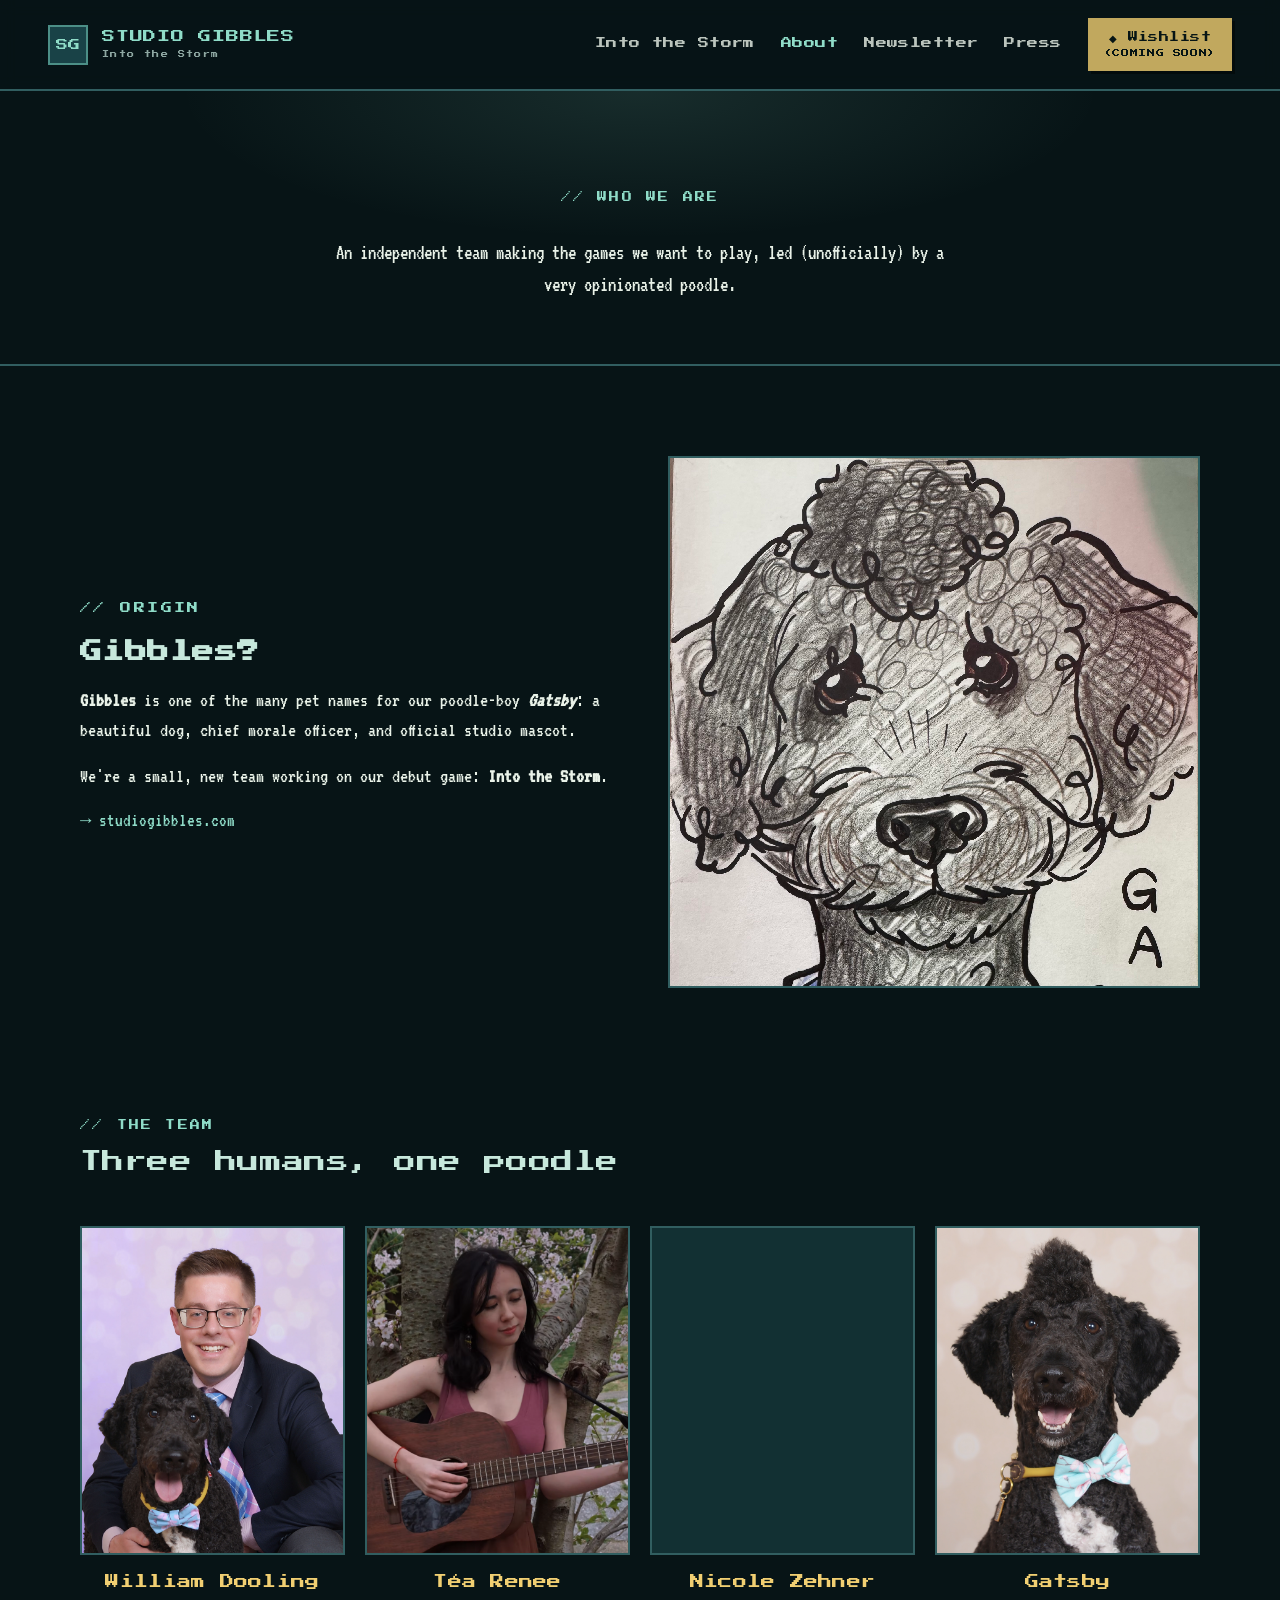
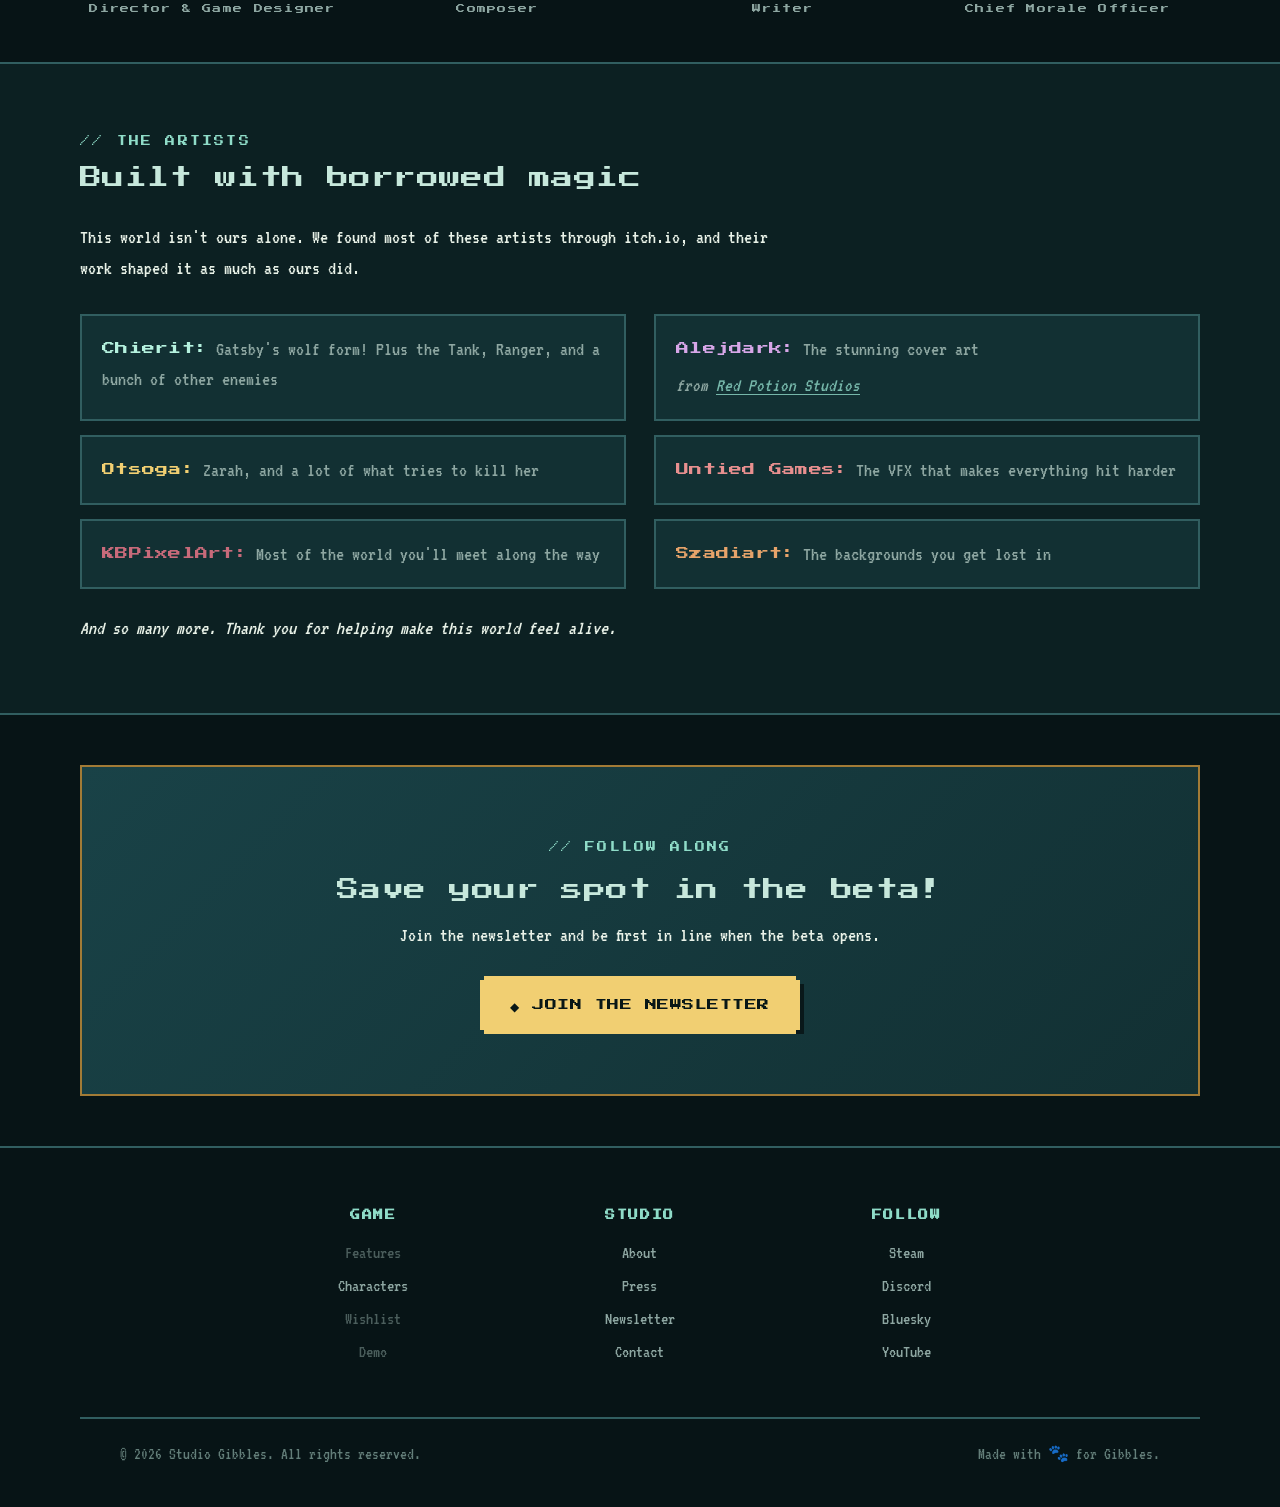
==== about/index.html @ aae4e05e "u" ====
<!DOCTYPE html>
<html lang="en">
<head>
<meta charset="UTF-8">
<meta name="viewport" content="width=device-width, initial-scale=1.0">
<title>Studio Gibbles - About</title>
<meta name="description" content="Studio Gibbles is a tiny independent studio named after Gatsby the poodle. We're pouring everything we have into our first game, Into the Storm.">
<link rel="icon" href="/assets/favicon.svg">
<link rel="canonical" href="https://studiogibbles.com/about/">
<meta property="og:type" content="website">
<meta property="og:title" content="Studio Gibbles - About">
<meta property="og:description" content="A tiny independent studio named after a very good poodle.">
<meta property="og:image" content="/assets/og-image.png">
<meta name="twitter:card" content="summary_large_image">
<link rel="preconnect" href="https://fonts.googleapis.com">
<link rel="preconnect" href="https://fonts.gstatic.com" crossorigin>
<link href="https://fonts.googleapis.com/css2?family=Press+Start+2P&family=VT323&display=swap" rel="stylesheet">
<link rel="stylesheet" href="/assets/styles.css">
<style>
.storyGrid{display:grid;grid-template-columns:1fr 1fr;gap:56px;align-items:center;padding:90px 0}
.storyGrid h2{font-family:var(--font-head);font-size:22px;line-height:1.4;color:#c7e8dc;letter-spacing:.02em;margin:14px 0 18px}
.storyGrid .label{font-size:11px}
.storyGrid p{color:var(--ink);font-size:20px;line-height:1.5;margin-bottom:16px}
.storyGrid p b{color:var(--ink)}
.gibbles{aspect-ratio:1;background:var(--panel);border:2px solid var(--line);position:relative;display:grid;place-items:center;overflow:hidden}
.gibbles .stripes{position:absolute;inset:0;background:repeating-linear-gradient(45deg,var(--panel2) 0 14px,var(--panel) 14px 28px)}
.gibbles .gibblesPhoto{position:relative;display:block;width:100%;height:100%;object-fit:contain}
.gibbles .ph{position:relative;text-align:center}
.gibbles .paw{font-size:80px}
.gibbles .cap{font-family:var(--font-head);font-size:13px;color:var(--cyan);margin-top:8px;letter-spacing:.06em}
.gibbles .brk{position:absolute;width:20px;height:20px;border:3px solid var(--cyan-dim)}
.gibbles .tl{top:14px;left:14px;border-right:0;border-bottom:0}.gibbles .br{bottom:14px;right:14px;border-left:0;border-top:0}
.values{background:var(--bg2);border-top:2px solid var(--line);border-bottom:2px solid var(--line);padding:90px 0}
.team{padding:40px 0}
.tgrid{display:grid;grid-template-columns:repeat(4,1fr);gap:20px}
.member{text-align:center}
.member .team-link{display:block;color:inherit;text-decoration:none}
.member .pfp{aspect-ratio:1692 / 2100;background:var(--panel) center/cover no-repeat;border:2px solid var(--line);display:grid;place-items:center;font-size:34px;color:var(--cyan-dim)}
.member h4{font-family:var(--font-head);font-weight:400;font-size:14px;line-height:1.4;color:var(--gold);letter-spacing:.02em;margin-top:18px}
.member span{font-family:var(--font-head);font-size:9px;color:var(--muted);letter-spacing:.14em}
.artists{padding:70px 0;background:var(--bg2);border-top:2px solid var(--line);border-bottom:2px solid var(--line)}
.artistIntro{color:var(--ink);max-width:720px;font-size:20px;line-height:1.55;margin:-20px 0 30px}
.artistCredits{display:grid;grid-template-columns:repeat(2,1fr);gap:14px 28px}
.artistCredit{display:block;padding:18px 20px;background:var(--panel);border:2px solid var(--line);color:var(--muted);line-height:1.5;text-decoration:none;transition:transform .12s ease,border-color .12s ease,background .12s ease,box-shadow .12s ease}
.artistCredit:hover{color:var(--ink);background:var(--panel2);border-color:var(--cyan);box-shadow:5px 5px 0 rgba(0,0,0,.45),0 0 20px rgba(143,220,200,.14);transform:translate(-3px,-3px)}
.artistCredit:focus-visible{color:var(--ink);border-color:var(--cyan);box-shadow:0 0 0 3px var(--bg),0 0 0 6px var(--cyan)}
.artistCardLink{display:block;color:inherit;text-decoration:none}
.artistCredit .artistName{font-family:var(--font-head);font-weight:400;font-size:13px;line-height:1.5;letter-spacing:.02em;display:inline-block;margin-bottom:4px}
.artistCredit .chierit{color:#b5f2df}
.artistCredit .otsoga{color:var(--gold)}
.artistCredit .kbpixelart{color:var(--violet)}
.artistCredit .untiedgames{color:#e88f8f}
.artistCredit .alejandro{color:#d7a6e8}
.artistCredit .szadiart{color:#e6a36a}
.artistStudio{display:block;margin-top:8px;font-family:var(--font-body);font-size:19px;font-style:italic;color:var(--muted)}
.artistStudioLink{color:#76b7aa;text-decoration:underline;text-underline-offset:3px}
.artistMore{color:var(--ink);font-style:italic;margin-top:24px}
.aboutLabel{color:var(--cyan)}
.ctaSec{padding:50px 0;text-align:center}
.ctaBox{background:linear-gradient(135deg,var(--panel2),var(--panel));border:2px solid var(--gold-dim);padding:64px}
.ctaBox h2{font-family:var(--font-head);font-weight:400;color:#c7e8dc;letter-spacing:.02em;font-size:22px;line-height:1.4;margin:14px 0}
.ctaBox p{color:var(--ink);max-width:520px;margin:0 auto 30px;font-size:20px;line-height:1.5}
@media(max-width:900px){.storyGrid,.tgrid{grid-template-columns:1fr 1fr}}
@media(max-width:560px){.storyGrid,.tgrid,.artistCredits{grid-template-columns:1fr}}
</style>
</head>
<body>
<a class="skip" href="#main">Skip to content</a>
<header class="site-nav">
  <a class="brand" href="/" aria-label="Studio Gibbles home"><span class="mark"><span>SG</span></span><span><b>STUDIO GIBBLES</b><small>Into the Storm</small></span></a>
  <button class="navtoggle" aria-expanded="false" aria-controls="nav">Menu</button>
  <nav class="navlinks" id="nav" aria-label="Primary">
    <a href="/">Into the Storm</a><a href="/about/" aria-current="page">About</a><a href="/newsletter/">Newsletter</a><a href="/press/">Press</a><a class="navwish" href="#"><span>◆ Wishlist</span><small class="soon">(coming soon)</small></a>
  </nav>
</header>

<main id="main">
<section class="phero"><div class="glow"></div><div class="wrap">
  <span class="label aboutLabel">// Who we are</span>
  <p>An independent team making the games we want to play, led (unofficially) by a very opinionated poodle.</p>
</div></section>

<section class="wrap"><div class="storyGrid">
  <div>
    <span class="label aboutLabel">// Origin</span>
    <h2 class="cinzel">Gibbles?</h2>
    <p><b>Gibbles</b> is one of the many pet names for our poodle-boy <b><i>Gatsby</i></b>: a beautiful dog, chief morale officer, and official studio mascot.
    <p>We're a small, new team working on our debut game: <b>Into the Storm</b>. </p>
    <p class="mono" style="color:var(--cyan);font-size:19px">→ studiogibbles.com</p>
  </div>
  <div class="gibbles"><div class="stripes"></div><div class="brk tl"></div><div class="brk br"></div><img class="gibblesPhoto" src="/assets/img/Team HS/gibbles2.jpg" alt="Gibbles"></div>
</div></section>

<section class="team"><div class="wrap">
  <div class="head"><span class="label aboutLabel">// The Team</span><h2 class="cinzel">Three humans, one poodle</h2></div>
  <div class="tgrid">
    <div class="member"><div class="pfp" style="background-image:url('/assets/img/Team HS/will and gibbles.png')"></div><h4>William Dooling</h4><span>Director &amp; Game Designer</span></div>
    <div class="member"><a class="team-link" href="https://www.teareneemusic.com/" target="_blank" rel="noopener noreferrer"><div class="pfp" style="background-image:url('/assets/img/Team HS/Tea no gibbles.png')"></div><h4>Téa Renee</h4></a><span>Composer</span></div>
    <div class="member"><a class="team-link" href="https://a.co/d/09JBICiu" target="_blank" rel="noopener noreferrer"><div class="pfp" style="background-image:url('/assets/img/Team HS/Nicole and Gibbles.png')"></div><h4>Nicole Zehner</h4></a><span>Writer</span></div>
    <div class="member"><div class="pfp" style="background-image:url('/assets/img/Team HS/Gibbles.png')"></div><h4>Gatsby</h4><span>Chief Morale Officer</span></div>
  </div>
</div></section>

<section class="artists"><div class="wrap">
  <div class="head"><span class="label aboutLabel">// The Artists</span><h2 class="cinzel">Built with borrowed magic</h2></div>
  <p class="artistIntro">This world isn't ours alone. We found most of these artists through itch.io, and their work shaped it as much as ours did.</p>
  <div class="artistCredits">
    <a class="artistCredit" href="https://chierit.itch.io/" target="_blank" rel="noopener noreferrer"><span class="artistName chierit">Chierit:</span> Gatsby's wolf form! Plus the Tank, Ranger, and a bunch of other enemies</a>
    <div class="artistCredit"><a class="artistCardLink" href="https://www.alejdark.com/#" target="_blank" rel="noopener noreferrer"><span class="artistName alejandro">Alejdark:</span> The stunning cover art </a><span class="artistStudio">from <a class="artistStudioLink" href="https://redpotionstudios.net/" target="_blank" rel="noopener noreferrer">Red Potion Studios</a></span></div>
    <a class="artistCredit" href="https://otsoga.itch.io/" target="_blank" rel="noopener noreferrer"><span class="artistName otsoga">Otsoga:</span> Zarah, and a lot of what tries to kill her</a>
    <a class="artistCredit" href="https://untiedgames.itch.io/" target="_blank" rel="noopener noreferrer"><span class="artistName untiedgames">Untied Games:</span> The VFX that makes everything hit harder</a>
    <a class="artistCredit" href="https://www.patreon.com/cw/KBPixelArt" target="_blank" rel="noopener noreferrer"><span class="artistName kbpixelart">KBPixelArt:</span> Most of the world you'll meet along the way</a>
    <a class="artistCredit" href="https://szadiart.itch.io/" target="_blank" rel="noopener noreferrer"><span class="artistName szadiart">Szadiart:</span> The backgrounds you get lost in</a>
  </div>
  <p class="artistMore">And so many more. Thank you for helping make this world feel alive.</p>
</div></section>

<section class="ctaSec"><div class="wrap"><div class="ctaBox">
  <span class="label aboutLabel">// Follow along</span>
  <h2 class="cinzel">Save your spot in the beta!</h2>
  <p>Join the newsletter and be first in line when the beta opens.</p>
  <a class="pxbtn" href="https://wgd-ysrqup.subscribepage.io/" target="_blank" rel="noopener noreferrer">◆ Join the newsletter</a>
</div></div></section>
</main>

<footer class="site-footer"><div class="wrap">
  <div class="fgrid">
    <div class="fcol"><h5>GAME</h5><a class="stub" href="/#main">Features</a><a href="/">Characters</a><a class="stub" href="#">Wishlist</a><a class="stub" href="#">Demo</a></div>
    <div class="fcol"><h5>STUDIO</h5><a href="/about/">About</a><a href="/press/">Press</a><a href="/newsletter/">Newsletter</a><a href="mailto:hello@studiogibbles.com">Contact</a></div>
    <div class="fcol"><h5>FOLLOW</h5><a href="https://steamcommunity.com/id/GamesByGatsby">Steam</a><a href="https://discord.gg/WqWxDTQWFa">Discord</a><a href="https://bsky.app/profile/willdooling.bsky.social">Bluesky</a><a href="https://www.youtube.com/@itsthewgd">YouTube</a></div>
  </div>
  <div class="fbar"><span>© 2026 Studio Gibbles. All rights reserved.</span><span>Made with <span class="paw">🐾</span> for Gibbles.</span></div>
</div></footer>
<script src="/assets/main.js"></script>
</body>
</html>
---- assets/styles.css ----
/* ===========================================================
   Studio Gibbles — Into the Storm
   Tempest theme · shared stylesheet
   =========================================================== */
:root{
  --bg:#071416; --bg2:#0c2022; --panel:#123033; --panel2:#194247;
  --line:#315e60; --ink:#e9f2e8; --muted:#8ea7a2;
  --cyan:#8fdcc8; --cyan-dim:#4c8f87; --cyan-deep:#1d5758;
  --gold:#f1cf72; --gold-dim:#a27b36; --violet:#c86a7a;
  --maxw:1200px;
  /* --- unified type system ---
     head  = Press Start 2P : all headings, labels, buttons, nav, tags
     body  = VT323          : all running/paragraph copy + inputs
     display = Cinzel       : index hero wordmark ONLY */
  --font-head:'Press Start 2P',monospace;
  --font-body:'VT323',monospace;
  --font-display:'Cinzel',serif;
}
*{box-sizing:border-box;margin:0;padding:0}
html{scroll-behavior:smooth}
body{background:var(--bg);color:var(--ink);font-family:var(--font-body);font-size:20px;line-height:1.5;-webkit-font-smoothing:antialiased;overflow-x:hidden}
img{image-rendering:pixelated;display:block;max-width:100%}
a{color:var(--cyan);text-decoration:none}
a:hover{color:#d3fff1}
h1,h2,h3,h4{text-wrap:balance}
p{text-wrap:pretty}
.px{font-family:var(--font-head);letter-spacing:.02em}
.mono{font-family:var(--font-body)}
.cinzel{font-family:var(--font-head)}
.label{font-family:var(--font-head);font-size:10px;letter-spacing:.22em;color:var(--cyan);text-transform:uppercase}
.wrap{max-width:var(--maxw);margin:0 auto;padding:0 40px}
.skip{position:absolute;left:-999px}
.skip:focus{left:16px;top:16px;z-index:100;background:var(--cyan);color:#081716;padding:10px 14px;font-family:var(--font-head);font-size:10px}
:focus-visible{outline:3px solid var(--cyan);outline-offset:3px}

/* ---- pixel button ---- */
.pxbtn{position:relative;display:inline-flex;align-items:center;gap:12px;font-family:var(--font-head);font-size:12px;letter-spacing:.04em;
  padding:16px 26px;color:#081716;background:var(--gold);border:0;cursor:pointer;text-transform:uppercase;
  box-shadow:4px 0 0 var(--gold),-4px 0 0 var(--gold),0 4px 0 var(--gold),0 -4px 0 var(--gold),8px 4px 0 rgba(0,0,0,.55);transition:transform .08s,box-shadow .08s}
.pxbtn.has-soon{flex-direction:column;gap:4px}
.pxbtn:hover{color:#081716;transform:translate(-2px,-2px);box-shadow:4px 0 0 var(--gold),-4px 0 0 var(--gold),0 4px 0 var(--gold),0 -4px 0 var(--gold),12px 8px 0 rgba(0,0,0,.55)}
.pxbtn.ghost{background:transparent;color:var(--cyan);box-shadow:4px 0 0 var(--cyan-dim),-4px 0 0 var(--cyan-dim),0 4px 0 var(--cyan-dim),0 -4px 0 var(--cyan-dim)}
.pxbtn.ghost:hover{color:#d3fff1}

/* ---- panel with corner brackets ---- */
.panel{background:var(--panel);border:2px solid var(--line);position:relative}
.panel::before,.panel::after{content:'';position:absolute;width:10px;height:10px;border:2px solid var(--cyan-dim)}
.panel::before{top:-2px;left:-2px;border-right:0;border-bottom:0}
.panel::after{bottom:-2px;right:-2px;border-left:0;border-top:0}

/* ---- NAV ---- */
.site-nav{position:sticky;top:0;z-index:40;display:flex;align-items:center;justify-content:space-between;padding:18px 48px;background:rgba(7,20,22,.82);backdrop-filter:blur(8px);border-bottom:2px solid var(--line)}
.brand{display:flex;align-items:center;gap:14px}
.mark{width:40px;height:40px;background:var(--panel2);border:2px solid var(--cyan-dim);display:grid;place-items:center;flex:0 0 auto}
.mark span{font-family:var(--font-head);font-size:12px;color:var(--cyan)}
.brand b{font-family:var(--font-head);font-weight:400;font-size:13px;letter-spacing:.06em;display:block;line-height:1.2}
.brand small{display:block;font-family:var(--font-head);font-size:7px;letter-spacing:.2em;color:var(--muted);margin-top:6px}
.navlinks{display:flex;gap:26px;align-items:center;font-family:var(--font-head);font-size:11px;letter-spacing:.04em}
.navlinks a{color:var(--ink);opacity:.8}
.navlinks a:hover,.navlinks a[aria-current="page"]{opacity:1;color:var(--cyan)}
.navwish{font-family:var(--font-head);font-size:10px;padding:12px 16px;background:var(--gold);color:#081716!important;box-shadow:3px 3px 0 rgba(0,0,0,.5)}
.navwish{display:inline-flex;flex-direction:column;align-items:center;gap:3px}
.soon{font-family:var(--font-head);font-size:8px;line-height:1.4;letter-spacing:.08em;text-transform:uppercase}
.navwish:hover{color:#081716!important}
.navtoggle{display:none;background:none;border:2px solid var(--line);color:var(--cyan);padding:10px 12px;font-family:var(--font-head);font-size:10px;cursor:pointer}

/* ---- section heads ---- */
.head{display:flex;flex-direction:column;gap:14px;margin-bottom:48px}
.head h2{font-family:var(--font-head);font-weight:400;font-size:22px;line-height:1.4;color:#c7e8dc;letter-spacing:.02em}
.head p{color:var(--ink);max-width:560px;font-size:20px;line-height:1.5}

/* ---- HERO ---- */
.hero{position:relative;min-height:88vh;overflow:hidden;display:flex;align-items:center;justify-content:center;text-align:center}
.heroBg{position:absolute;inset:-40px -80px;background:var(--bg2) center/cover no-repeat;transform:scale(1.06);animation:heroDrift 26s ease-in-out infinite alternate}
@keyframes heroDrift{from{transform:scale(1.06) translate(0,0)}to{transform:scale(1.12) translate(-30px,-14px)}}
.heroCloud{position:absolute;inset:0;background:radial-gradient(120% 60% at 50% 0%,rgba(76,143,135,.25),transparent 60%);mix-blend-mode:screen;animation:cloud 30s linear infinite}
@keyframes cloud{from{background-position:0 0}to{background-position:600px 0}}
.heroVeil{position:absolute;inset:0;background:linear-gradient(180deg,rgba(7,20,22,.35) 0%,rgba(7,20,22,.1) 40%,rgba(7,20,22,.9) 92%,var(--bg) 100%)}
.scan{position:absolute;inset:0;background:repeating-linear-gradient(0deg,rgba(0,0,0,.14) 0 2px,transparent 2px 4px);opacity:.5;pointer-events:none}
.crackle{position:absolute;inset:0;background:radial-gradient(60% 40% at 30% 20%,rgba(199,232,220,.5),transparent 55%);mix-blend-mode:screen;opacity:0;animation:crackle 7s infinite}
@keyframes crackle{0%,88%,100%{opacity:0}90%,95%{opacity:.6}92%,97%{opacity:.1}}
.heroInner{position:relative;z-index:5;width:100%;box-sizing:border-box;padding:120px 24px 60px}
.wordmark{font-family:'Cinzel',serif;font-weight:900;font-size:clamp(52px,8vw,96px);line-height:.92;letter-spacing:.02em;margin-top:22px;
  text-shadow:2px 2px 0 var(--cyan-deep),4px 4px 0 #103638,6px 6px 0 #071c1e,8px 8px 12px rgba(0,0,0,.8),0 0 46px rgba(143,220,200,.35);animation:float 6s ease-in-out infinite}
@keyframes float{0%,100%{transform:translateY(0)}50%{transform:translateY(-8px)}}
.wordmark em{display:block;font-size:.46em;font-style:normal;color:var(--gold);letter-spacing:.16em;margin-top:6px;text-shadow:2px 2px 0 #081716,0 0 30px rgba(241,207,114,.45)}
.tag{width:fit-content;max-width:calc(100% - 32px);margin:30px auto 0;padding:8px 16px;background:rgba(7,20,22,.78);border:2px solid var(--gold-dim);box-shadow:4px 4px 0 rgba(0,0,0,.55);font-size:clamp(20px,1.8vw,24px);color:#fff;line-height:1.45;text-shadow:2px 2px 0 #081716}
.cta{display:flex;gap:20px;justify-content:center;margin-top:40px;flex-wrap:wrap}

/* ---- gameplay band ---- */
.gameplay{padding:110px 0 90px;background:linear-gradient(180deg,var(--bg) 0%,var(--bg2) 100%)}
.shot{position:relative;margin-top:16px}
.shot img{display:block;width:100%;max-width:100%;height:auto;object-fit:contain;border:2px solid var(--line)}
.shot .frameGlow{position:absolute;inset:-2px;box-shadow:0 0 0 2px var(--cyan-deep),0 30px 80px rgba(0,0,0,.6);pointer-events:none}
.shotTag{position:absolute;bottom:16px;left:16px;background:rgba(7,20,22,.85);border:2px solid var(--cyan-dim);padding:8px 12px;font-family:var(--font-head);font-size:9px;color:var(--cyan)}

/* ---- pillars / cards ---- */
.pillars{padding:90px 0;background:var(--bg2)}
.grid3{display:grid;grid-template-columns:repeat(3,1fr);gap:24px}
.pill{padding:30px;background:var(--panel);border:2px solid var(--line);position:relative;transition:transform .12s,border-color .12s}
.pill:hover{transform:translateY(-4px);border-color:var(--cyan-dim)}
.pill .ico{width:56px;height:56px;border:2px solid var(--cyan-dim);display:grid;place-items:center;font-size:24px;margin-bottom:22px;background:var(--panel2)}
.pill h3{font-family:var(--font-head);font-weight:400;color:#c7e8dc;letter-spacing:.02em;font-size:16px;line-height:1.4;margin-bottom:14px}
.pill p{color:var(--ink);font-size:20px;line-height:1.45}
.pill .n{position:absolute;top:18px;right:20px;font-family:var(--font-head);font-size:11px;color:var(--cyan-deep)}

/* ---- party ---- */
.party{padding:100px 0;background:linear-gradient(180deg,var(--bg2),var(--bg));overflow:hidden}
.roster{display:grid;grid-template-columns:repeat(3,1fr);gap:20px;margin-top:12px}
.hcard{background:var(--panel);border:2px solid var(--line);padding:0 0 20px;overflow:hidden}
.hcard .avatar{height:190px;background:#0a2225 center/cover;border-bottom:2px solid var(--line)}
.hcard h4{font-family:var(--font-head);font-weight:400;color:#c7e8dc;letter-spacing:.02em;font-size:14px;line-height:1.4;padding:20px 20px 4px}
.hcard p{color:var(--ink);font-size:20px;line-height:1.4;padding:0 20px;margin-top:10px}
.hcard .role{padding:0 20px;margin-top:10px}
.role span{font-family:var(--font-head);font-size:8px;color:var(--cyan);border:2px solid var(--cyan-deep);padding:5px 8px}
@media(prefers-reduced-motion:no-preference){
  .hcard:nth-child(1) .avatar{animation:bob 4.2s ease-in-out infinite}
  .hcard:nth-child(2) .avatar{animation:bob 4.8s ease-in-out infinite .3s}
  .hcard:nth-child(3) .avatar{animation:bob 4.5s ease-in-out infinite .6s}
  .hcard:nth-child(4) .avatar{animation:bob 5s ease-in-out infinite .9s}
}
@keyframes bob{0%,100%{background-position:center 46%}50%{background-position:center 54%}}

/* ---- newsletter box ---- */
.news{padding:100px 0}
.newsBox{padding:60px;background:linear-gradient(135deg,var(--panel2),var(--panel));border:2px solid var(--gold-dim);position:relative;overflow:hidden;text-align:center}
.newsBox::after{content:'';position:absolute;right:-60px;top:-60px;width:320px;height:320px;background:radial-gradient(circle,rgba(241,207,114,.16),transparent 70%)}
.newsBox h2{font-family:var(--font-head);font-weight:400;color:#c7e8dc;letter-spacing:.02em;font-size:22px;line-height:1.4;margin-bottom:16px;position:relative}
.newsBox p{color:var(--ink);max-width:520px;margin:0 auto 30px;font-size:20px;line-height:1.5;position:relative}
.field{display:flex;max-width:560px;position:relative}
.field input{flex:1;min-width:0;background:var(--bg);border:2px solid var(--line);color:var(--ink);padding:14px 18px;font-family:var(--font-body);font-size:20px}
.field input::placeholder{color:#718b87}
.field button{font-family:var(--font-head);font-size:11px;background:var(--gold);color:#081716;border:0;padding:0 24px;cursor:pointer}
.finePrint{margin-top:14px;font-size:17px;color:#718b87;position:relative}

/* ---- generic page hero ---- */
.phero{padding:90px 0 64px;text-align:center;position:relative;overflow:hidden;border-bottom:2px solid var(--line)}
.phero .glow{position:absolute;inset:0;background:radial-gradient(60% 90% at 50% 0%,rgba(143,220,200,.12),transparent 60%)}
.phero h1{font-family:var(--font-head);font-weight:400;color:#c7e8dc;letter-spacing:.02em;font-size:clamp(26px,4.5vw,42px);line-height:1.3;margin:18px 0 0;text-shadow:2px 2px 0 var(--cyan-deep),4px 4px 0 #103638;position:relative}
.phero p{max-width:620px;margin:26px auto 0;color:var(--ink);font-size:21px;line-height:1.5;position:relative}

/* ---- footer ---- */
.site-footer{background:var(--bg);border-top:2px solid var(--line);padding:60px 0 40px}
.fgrid{max-width:760px;margin:0 auto;display:grid;grid-template-columns:repeat(3,1fr);gap:40px;text-align:center}
.fcol h5{font-family:var(--font-head);font-size:10px;color:var(--cyan);margin-bottom:18px;letter-spacing:.16em}
.fcol a{display:block;color:var(--muted);font-size:18px;line-height:1.4;margin-bottom:8px}
.fcol a:hover{color:var(--cyan)}
.fcol a.stub,.side a.stub{opacity:.5}
.fcol a.stub:hover{color:var(--muted)}
.fbar{max-width:var(--maxw);margin:44px auto 0;padding:22px 40px 0;border-top:2px solid var(--line);display:flex;justify-content:space-between;gap:16px;flex-wrap:wrap;color:#637e79;font-size:17px}
.paw{color:var(--violet)}

/* ---- responsive ---- */
@media(max-width:900px){
  .navlinks{position:fixed;inset:64px 0 auto 0;flex-direction:column;gap:0;background:var(--bg2);border-bottom:2px solid var(--line);padding:8px 0;display:none}
  .navlinks.open{display:flex}
  .navlinks a{padding:16px 48px;width:100%;border-top:1px solid var(--line)}
  .navtoggle{display:block}
  .grid3,.roster,.fgrid{grid-template-columns:1fr 1fr}
  .newsBox{padding:36px}
  .site-nav{padding:14px 24px}
  .wrap{padding:0 24px}
}
@media(max-width:560px){
  .grid3,.roster,.fgrid{grid-template-columns:1fr}
  .field{flex-direction:column}
  .field button{padding:16px}
  .head h2{font-size:18px}
  .phero h1,.nhero h1,.phead h1{font-size:24px}
}
@media(prefers-reduced-motion:reduce){
  *{animation:none!important;transition:none!important}
  html{scroll-behavior:auto}
}
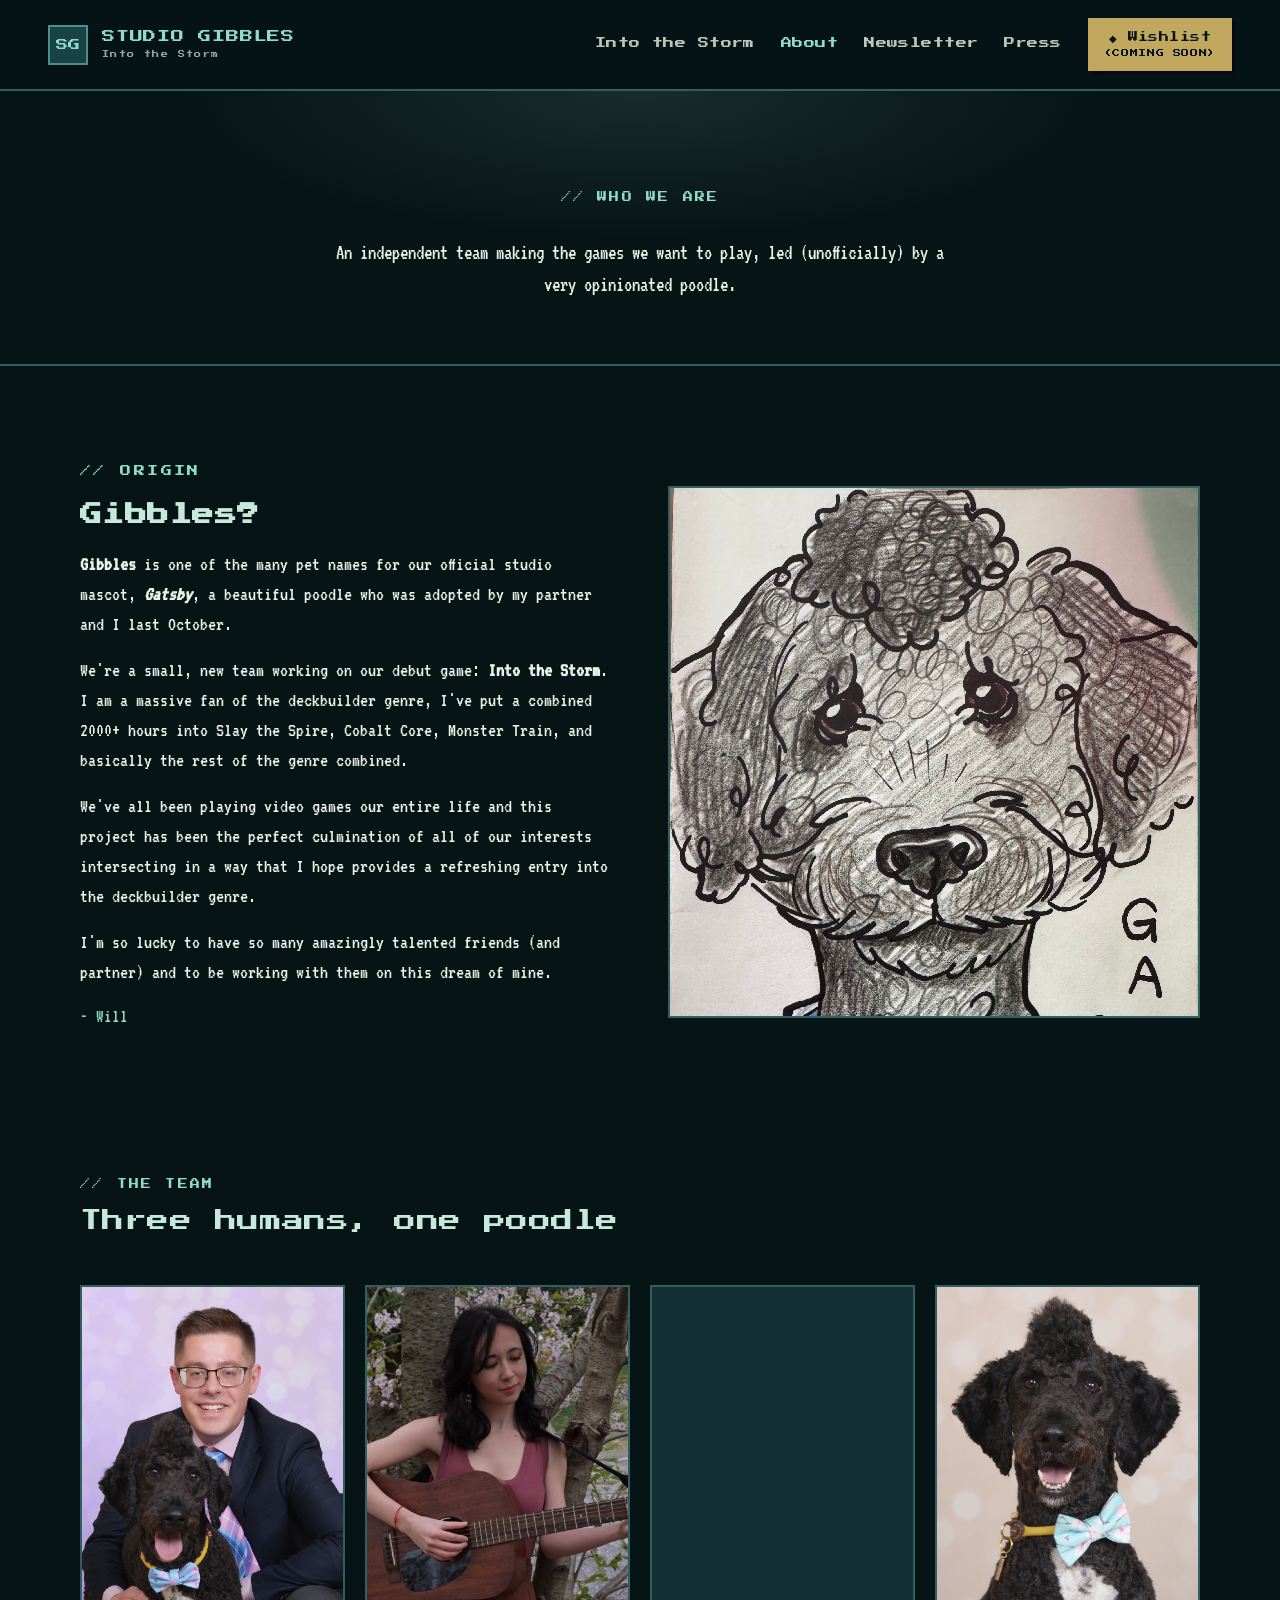
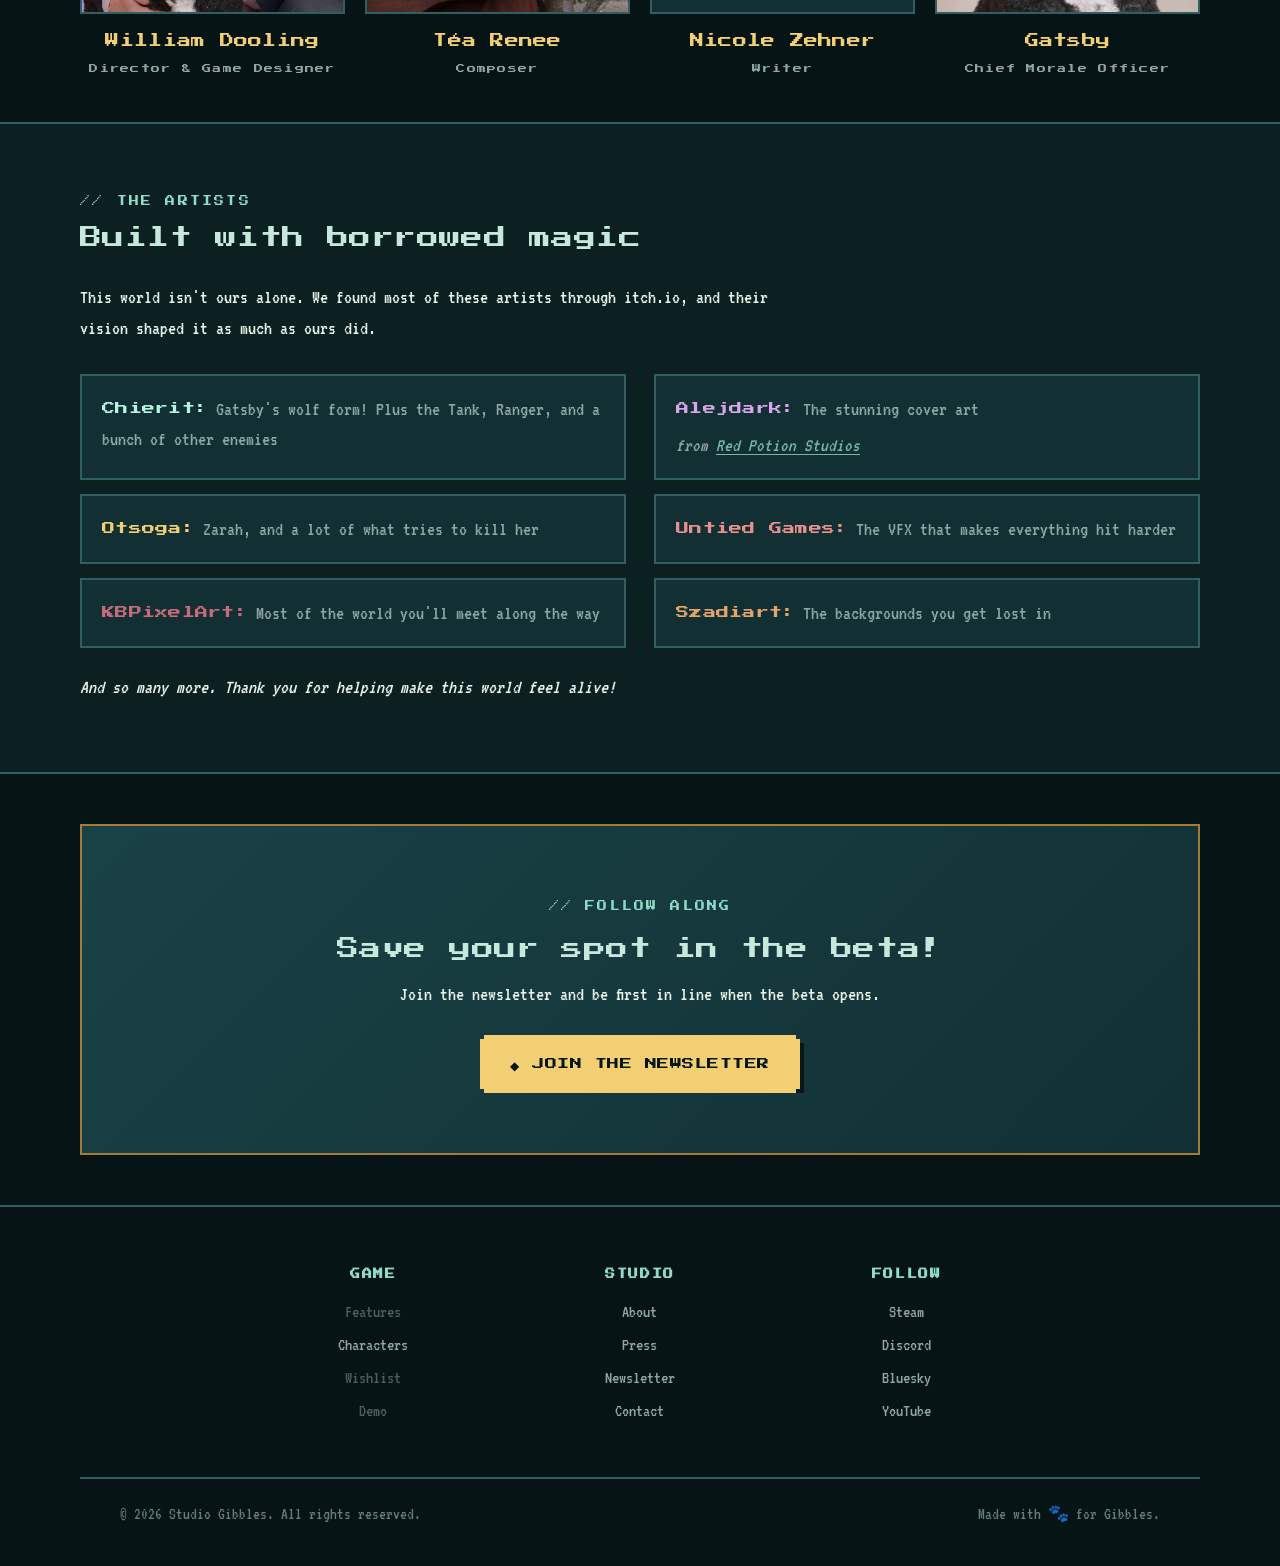
==== commit 6adc773f: "Revise Gibbles description and artist acknowledgments Updated descriptions and acknowledgments for G" ====
--- a/about/index.html
+++ b/about/index.html
@@ -84,9 +84,11 @@
   <div>
     <span class="label aboutLabel">// Origin</span>
     <h2 class="cinzel">Gibbles?</h2>
-    <p><b>Gibbles</b> is one of the many pet names for our poodle-boy <b><i>Gatsby</i></b>: a beautiful dog, chief morale officer, and official studio mascot.
-    <p>We're a small, new team working on our debut game: <b>Into the Storm</b>. </p>
-    <p class="mono" style="color:var(--cyan);font-size:19px">→ studiogibbles.com</p>
+    <p><b>Gibbles</b> is one of the many pet names for our official studio mascot, <b><i>Gatsby</i></b>, a beautiful poodle who was adopted by my partner and I last October.
+    <p>We're a small, new team working on our debut game: <b>Into the Storm</b>. I am a massive fan of the deckbuilder genre, I've put a combined 2000+ hours into Slay the Spire, Cobalt Core, Monster Train, and basically the rest of the genre combined.</p>
+    <p>We've all been playing video games our entire life and this project has been the perfect culmination of all of our interests intersecting in a way that I hope provides a refreshing entry into the deckbuilder genre.</p>
+    <p>I'm so lucky to have so many amazingly talented friends (and partner) and to be working with them on this dream of mine.</p>
+    <p class="mono" style="color:var(--cyan);font-size:19px"> - Will</p>
   </div>
   <div class="gibbles"><div class="stripes"></div><div class="brk tl"></div><div class="brk br"></div><img class="gibblesPhoto" src="/assets/img/Team HS/gibbles2.jpg" alt="Gibbles"></div>
 </div></section>
@@ -103,7 +105,7 @@
 
 <section class="artists"><div class="wrap">
   <div class="head"><span class="label aboutLabel">// The Artists</span><h2 class="cinzel">Built with borrowed magic</h2></div>
-  <p class="artistIntro">This world isn't ours alone. We found most of these artists through itch.io, and their work shaped it as much as ours did.</p>
+  <p class="artistIntro">This world isn't ours alone. We found most of these artists through itch.io, and their vision shaped it as much as ours did.</p>
   <div class="artistCredits">
     <a class="artistCredit" href="https://chierit.itch.io/" target="_blank" rel="noopener noreferrer"><span class="artistName chierit">Chierit:</span> Gatsby's wolf form! Plus the Tank, Ranger, and a bunch of other enemies</a>
     <div class="artistCredit"><a class="artistCardLink" href="https://www.alejdark.com/#" target="_blank" rel="noopener noreferrer"><span class="artistName alejandro">Alejdark:</span> The stunning cover art </a><span class="artistStudio">from <a class="artistStudioLink" href="https://redpotionstudios.net/" target="_blank" rel="noopener noreferrer">Red Potion Studios</a></span></div>
@@ -112,7 +114,7 @@
     <a class="artistCredit" href="https://www.patreon.com/cw/KBPixelArt" target="_blank" rel="noopener noreferrer"><span class="artistName kbpixelart">KBPixelArt:</span> Most of the world you'll meet along the way</a>
     <a class="artistCredit" href="https://szadiart.itch.io/" target="_blank" rel="noopener noreferrer"><span class="artistName szadiart">Szadiart:</span> The backgrounds you get lost in</a>
   </div>
-  <p class="artistMore">And so many more. Thank you for helping make this world feel alive.</p>
+  <p class="artistMore">And so many more. Thank you for helping make this world feel alive!</p>
 </div></section>
 
 <section class="ctaSec"><div class="wrap"><div class="ctaBox">
--- a/assets/styles.css
+++ b/assets/styles.css
@@ -11,10 +11,10 @@
   /* --- unified type system ---
      head  = Press Start 2P : all headings, labels, buttons, nav, tags
      body  = VT323          : all running/paragraph copy + inputs
-     display = Cinzel       : index hero wordmark ONLY */
+     display = Caesar Dressing : index hero wordmark ONLY */
   --font-head:'Press Start 2P',monospace;
   --font-body:'VT323',monospace;
-  --font-display:'Cinzel',serif;
+  --font-display:'Caesar Dressing',cursive;
 }
 *{box-sizing:border-box;margin:0;padding:0}
 html{scroll-behavior:smooth}
@@ -79,8 +79,8 @@
 .scan{position:absolute;inset:0;background:repeating-linear-gradient(0deg,rgba(0,0,0,.14) 0 2px,transparent 2px 4px);opacity:.5;pointer-events:none}
 .crackle{position:absolute;inset:0;background:radial-gradient(60% 40% at 30% 20%,rgba(199,232,220,.5),transparent 55%);mix-blend-mode:screen;opacity:0;animation:crackle 7s infinite}
 @keyframes crackle{0%,88%,100%{opacity:0}90%,95%{opacity:.6}92%,97%{opacity:.1}}
-.heroInner{position:relative;z-index:5;width:100%;box-sizing:border-box;padding:120px 24px 60px}
-.wordmark{font-family:'Cinzel',serif;font-weight:900;font-size:clamp(52px,8vw,96px);line-height:.92;letter-spacing:.02em;margin-top:22px;
+.heroInner{position:relative;z-index:5;width:100%;box-sizing:border-box;padding:120px 24px 60px;transform:translateY(8vh)}
+.wordmark{font-family:var(--font-display);font-weight:400;font-size:clamp(52px,8vw,96px);line-height:.92;letter-spacing:.02em;margin-top:22px;
   text-shadow:2px 2px 0 var(--cyan-deep),4px 4px 0 #103638,6px 6px 0 #071c1e,8px 8px 12px rgba(0,0,0,.8),0 0 46px rgba(143,220,200,.35);animation:float 6s ease-in-out infinite}
 @keyframes float{0%,100%{transform:translateY(0)}50%{transform:translateY(-8px)}}
 .wordmark em{display:block;font-size:.46em;font-style:normal;color:var(--gold);letter-spacing:.16em;margin-top:6px;text-shadow:2px 2px 0 #081716,0 0 30px rgba(241,207,114,.45)}
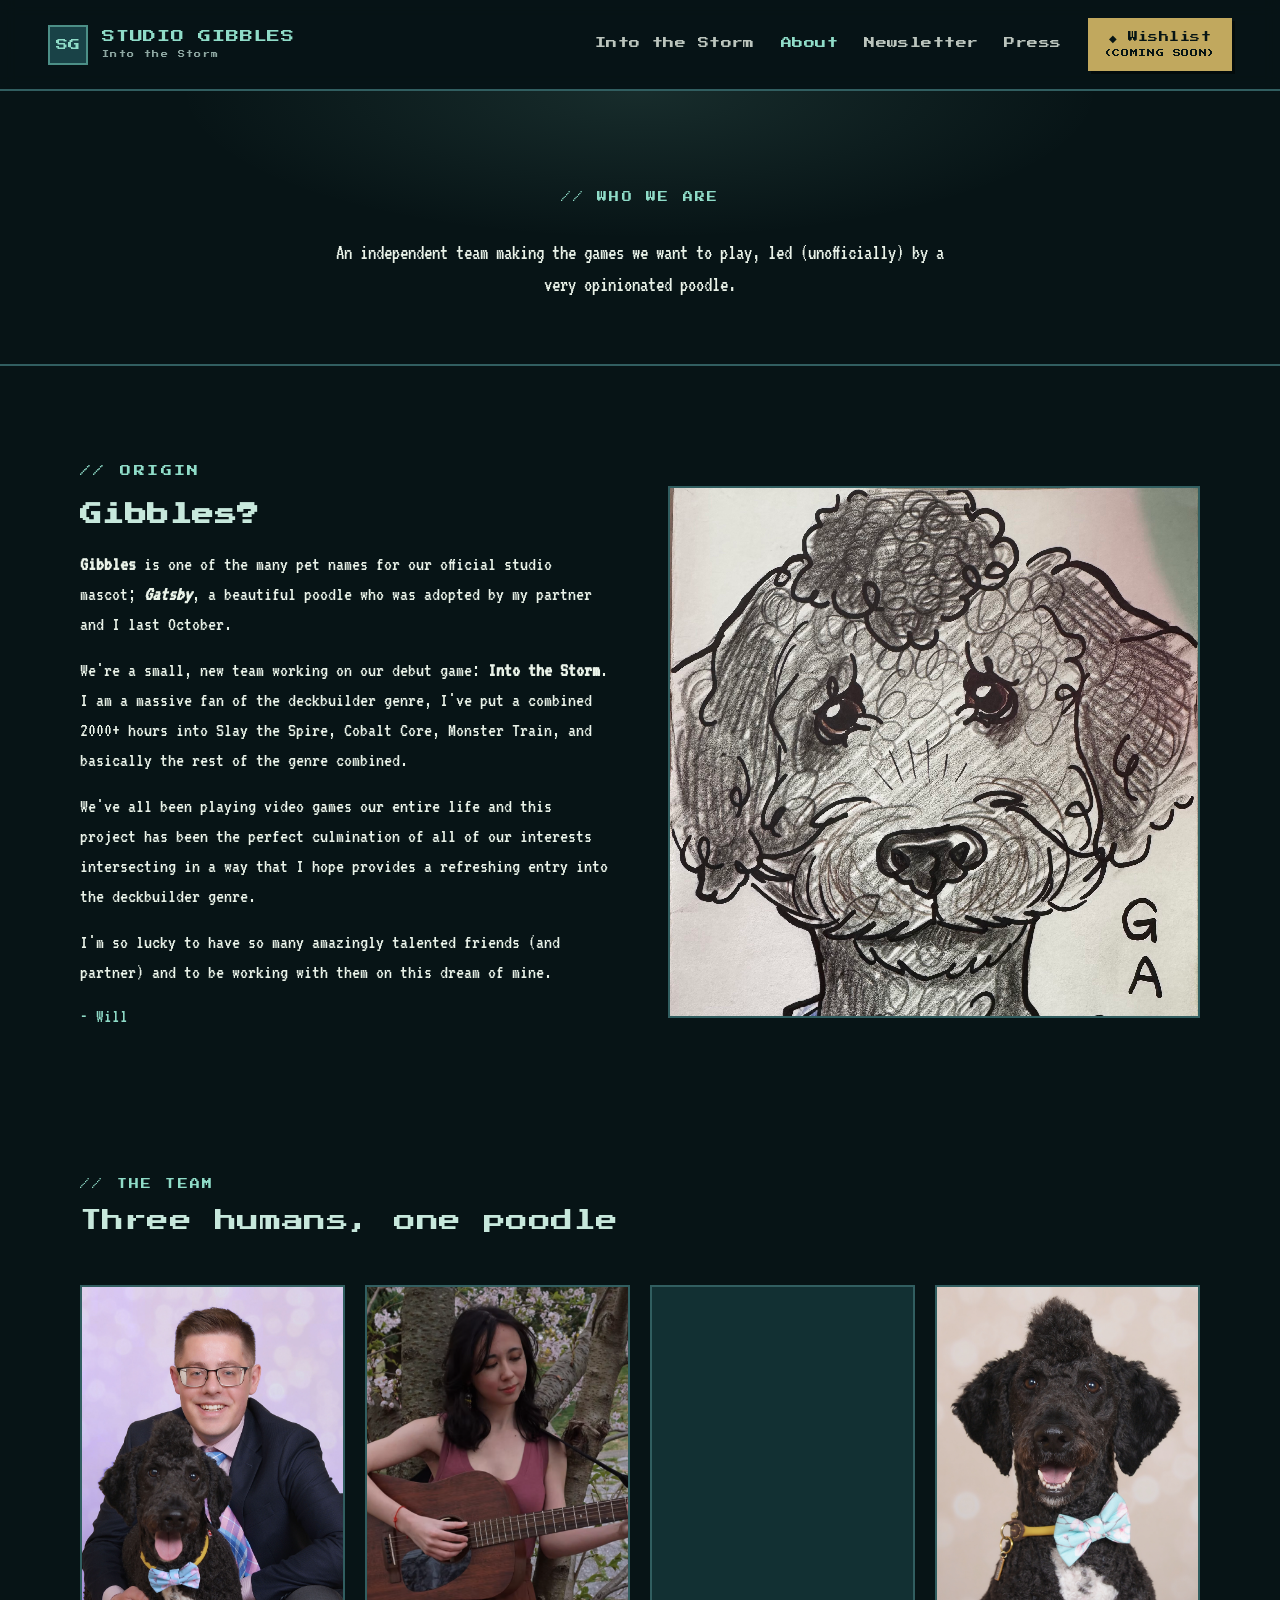
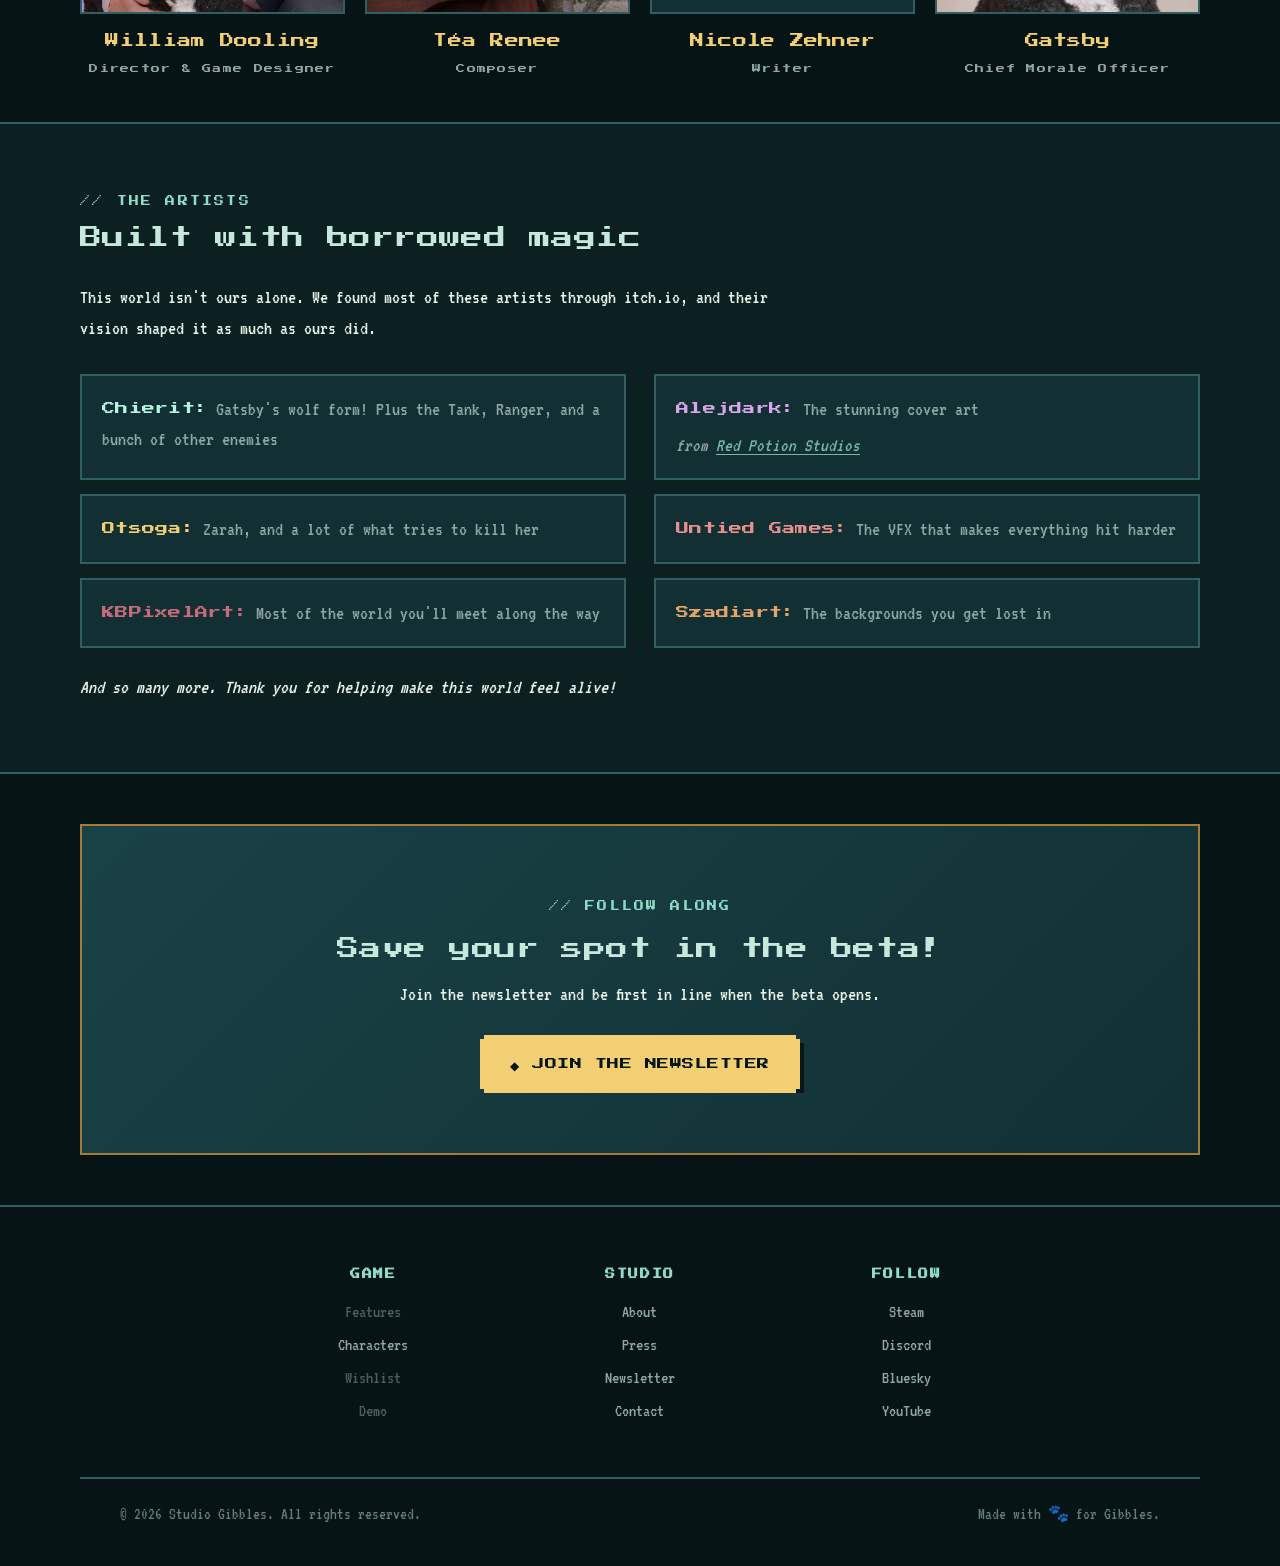
==== commit bd22ce57: "Fix punctuation in Gibbles description" ====
--- a/about/index.html
+++ b/about/index.html
@@ -84,7 +84,7 @@
   <div>
     <span class="label aboutLabel">// Origin</span>
     <h2 class="cinzel">Gibbles?</h2>
-    <p><b>Gibbles</b> is one of the many pet names for our official studio mascot, <b><i>Gatsby</i></b>, a beautiful poodle who was adopted by my partner and I last October.
+    <p><b>Gibbles</b> is one of the many pet names for our official studio mascot; <b><i>Gatsby</i></b>, a beautiful poodle who was adopted by my partner and I last October.
     <p>We're a small, new team working on our debut game: <b>Into the Storm</b>. I am a massive fan of the deckbuilder genre, I've put a combined 2000+ hours into Slay the Spire, Cobalt Core, Monster Train, and basically the rest of the genre combined.</p>
     <p>We've all been playing video games our entire life and this project has been the perfect culmination of all of our interests intersecting in a way that I hope provides a refreshing entry into the deckbuilder genre.</p>
     <p>I'm so lucky to have so many amazingly talented friends (and partner) and to be working with them on this dream of mine.</p>
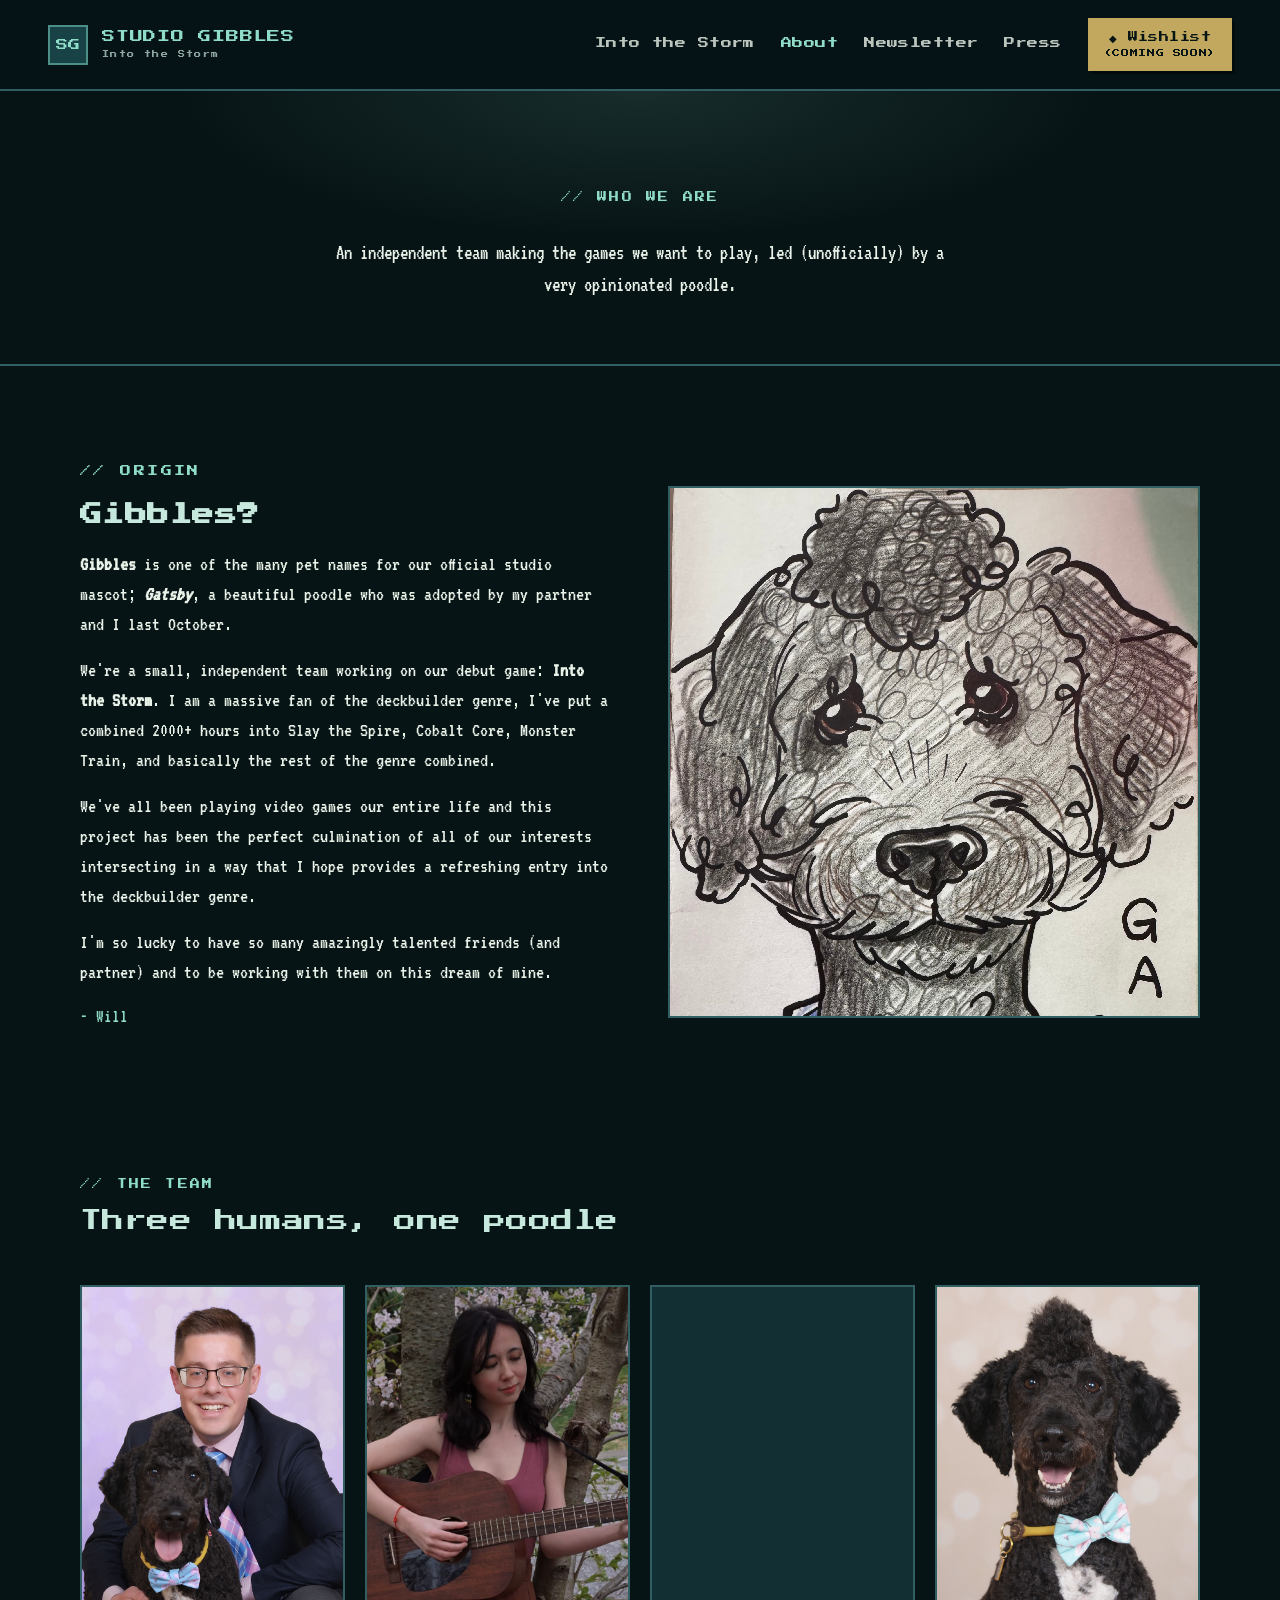
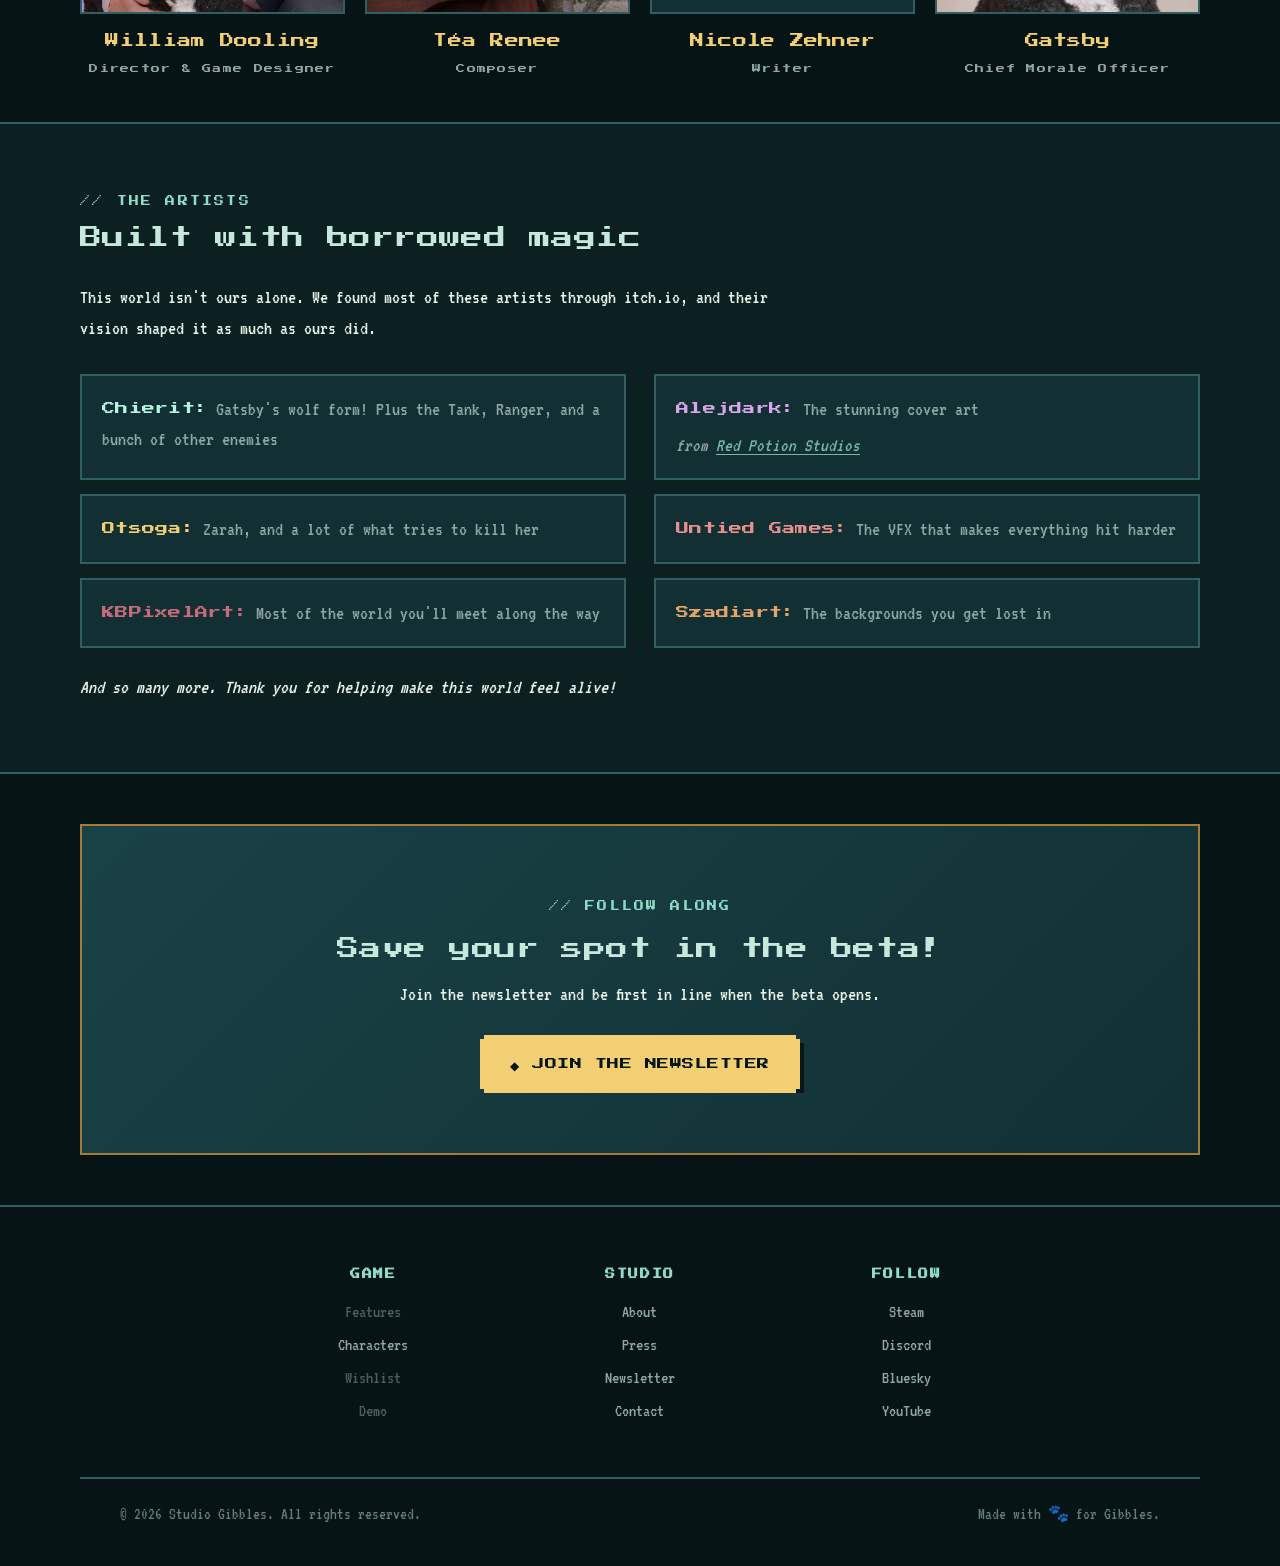
==== commit e846534a: "Update index.html" ====
--- a/about/index.html
+++ b/about/index.html
@@ -85,7 +85,7 @@
     <span class="label aboutLabel">// Origin</span>
     <h2 class="cinzel">Gibbles?</h2>
     <p><b>Gibbles</b> is one of the many pet names for our official studio mascot; <b><i>Gatsby</i></b>, a beautiful poodle who was adopted by my partner and I last October.
-    <p>We're a small, new team working on our debut game: <b>Into the Storm</b>. I am a massive fan of the deckbuilder genre, I've put a combined 2000+ hours into Slay the Spire, Cobalt Core, Monster Train, and basically the rest of the genre combined.</p>
+    <p>We're a small, independent team working on our debut game: <b>Into the Storm</b>. I am a massive fan of the deckbuilder genre, I've put a combined 2000+ hours into Slay the Spire, Cobalt Core, Monster Train, and basically the rest of the genre combined.</p>
     <p>We've all been playing video games our entire life and this project has been the perfect culmination of all of our interests intersecting in a way that I hope provides a refreshing entry into the deckbuilder genre.</p>
     <p>I'm so lucky to have so many amazingly talented friends (and partner) and to be working with them on this dream of mine.</p>
     <p class="mono" style="color:var(--cyan);font-size:19px"> - Will</p>
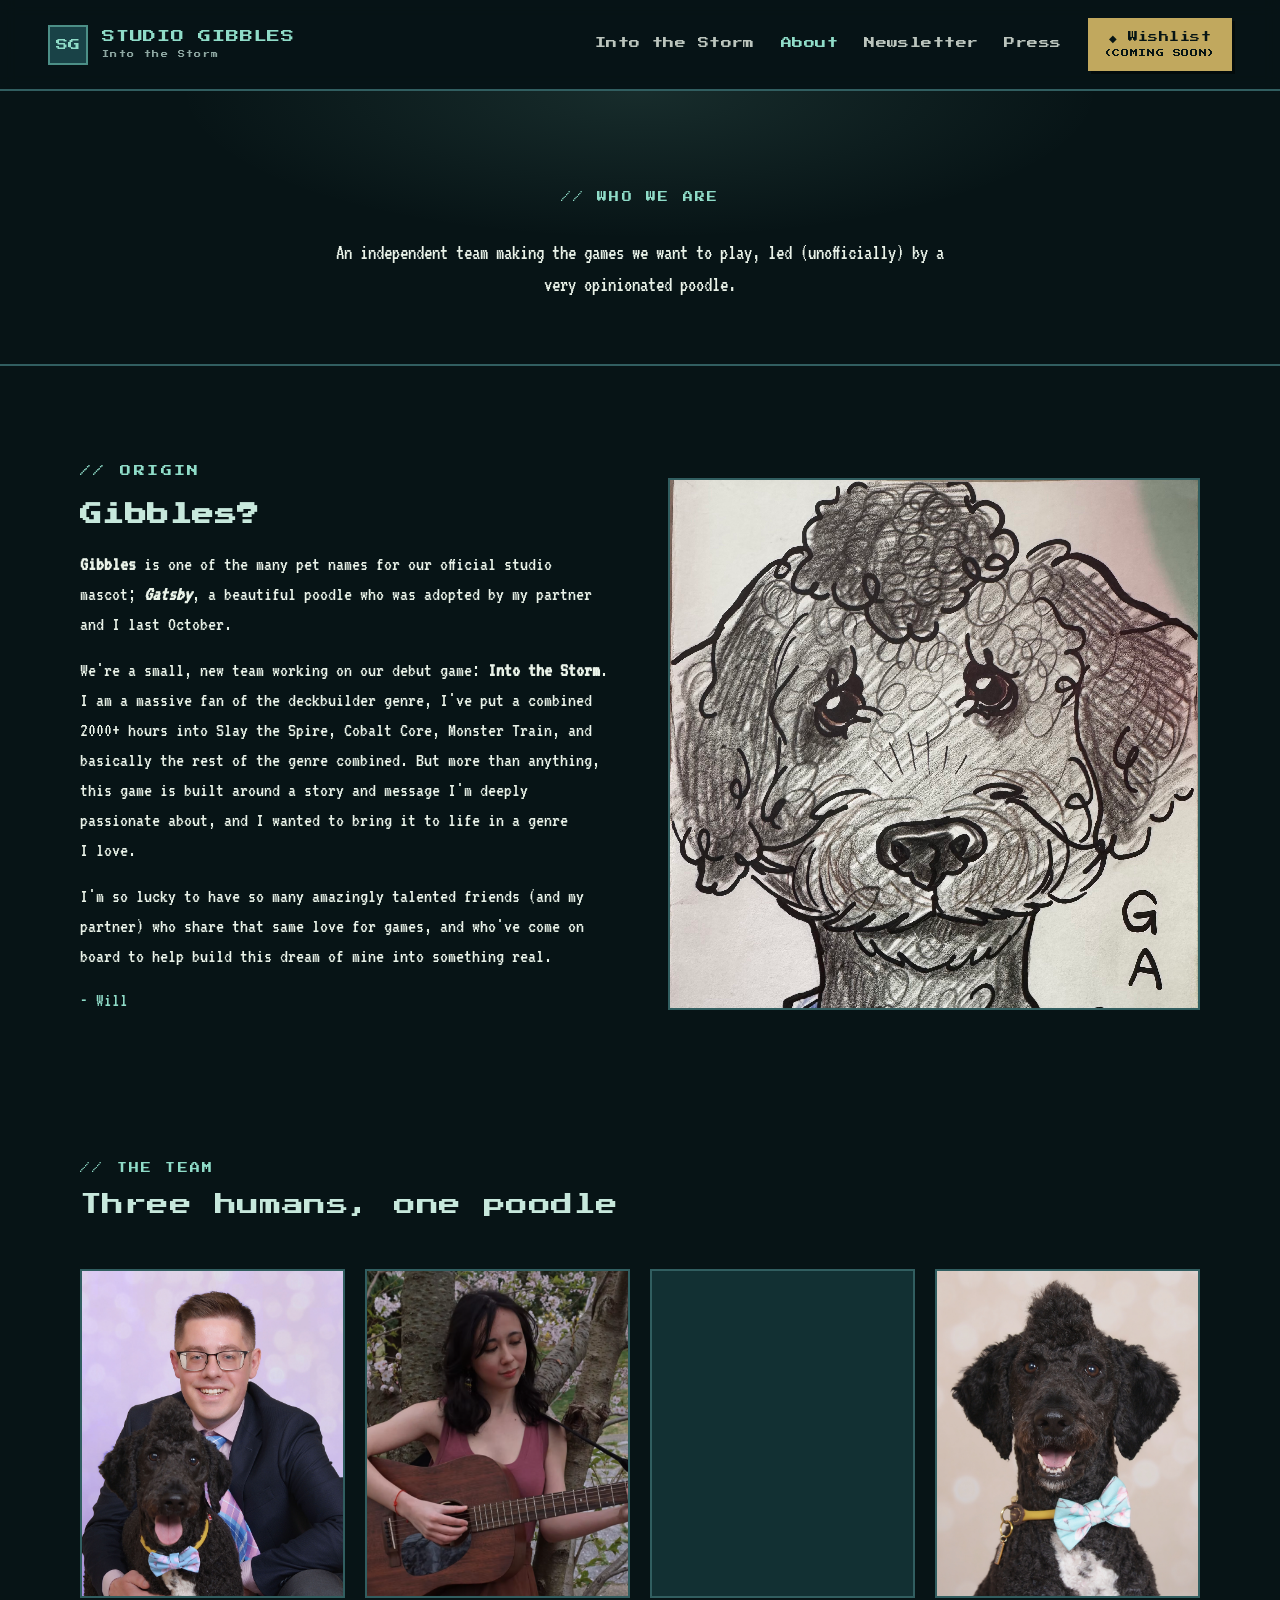
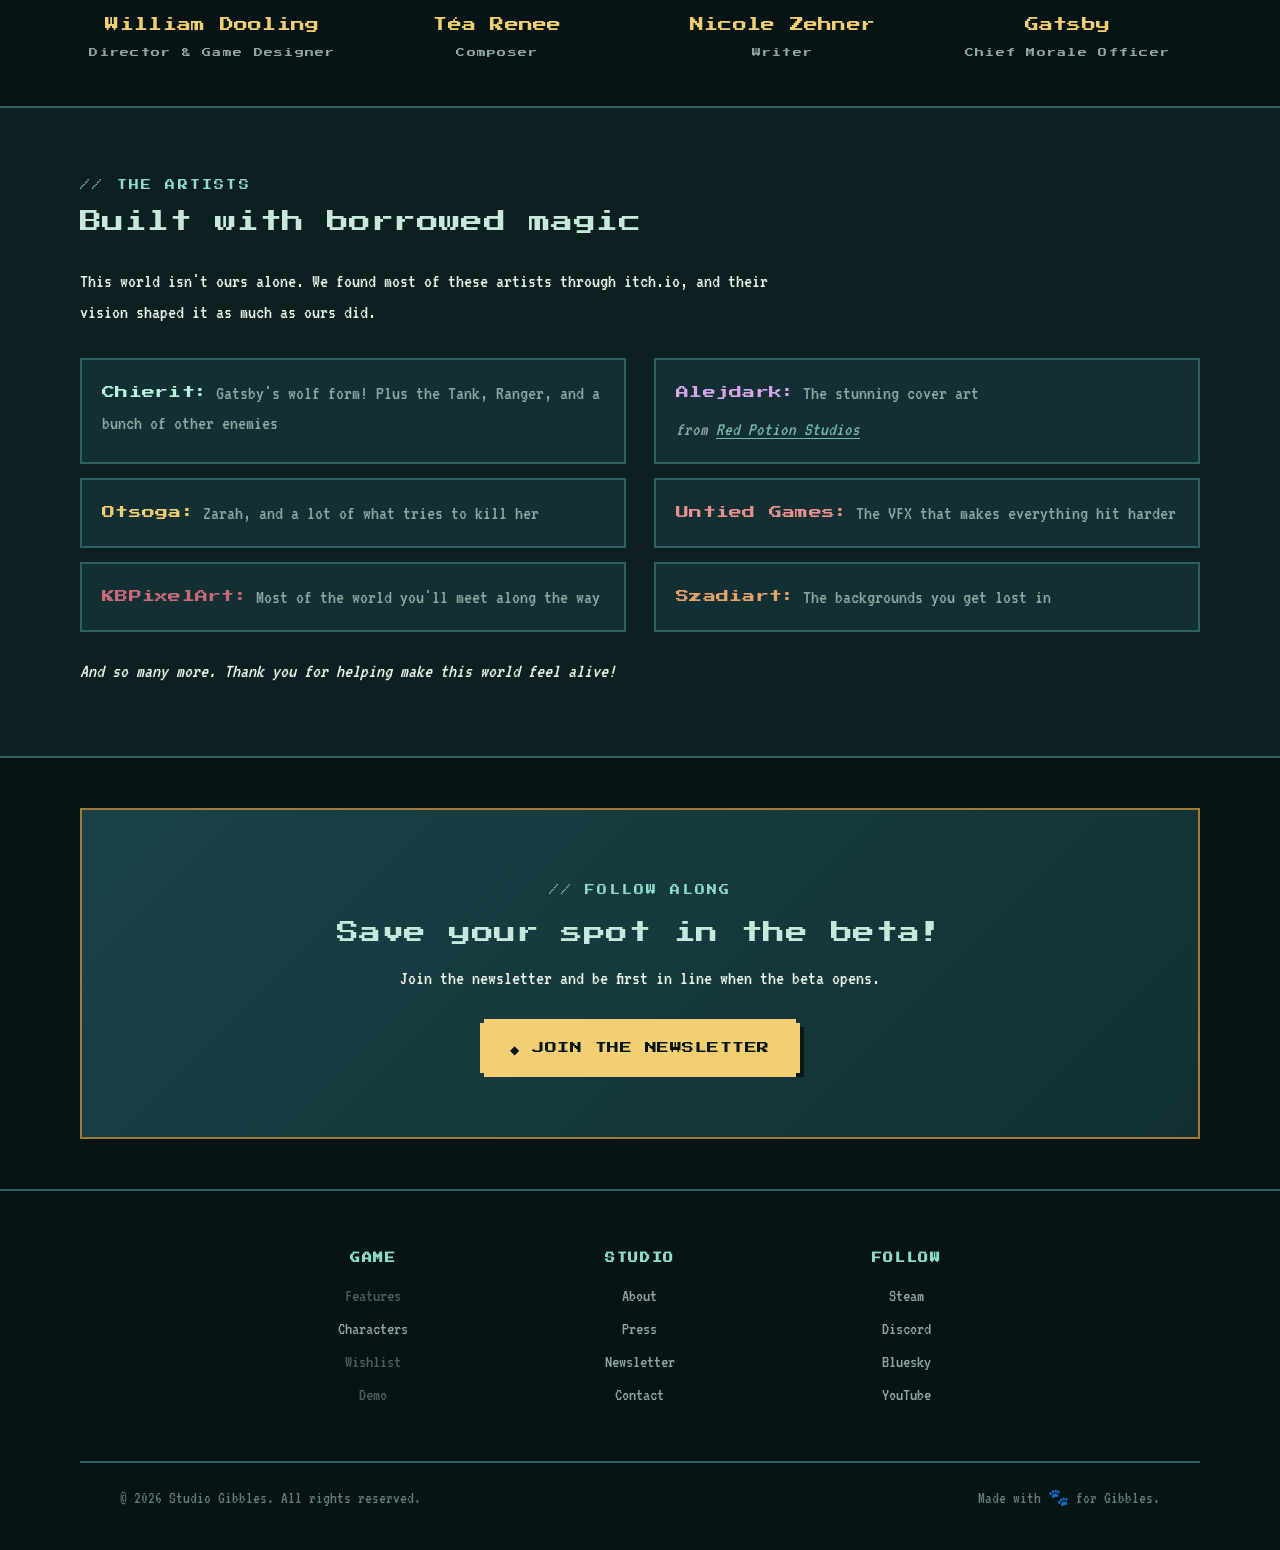
==== commit 8b05b3c5: "Update index.html" ====
--- a/about/index.html
+++ b/about/index.html
@@ -85,9 +85,8 @@
     <span class="label aboutLabel">// Origin</span>
     <h2 class="cinzel">Gibbles?</h2>
     <p><b>Gibbles</b> is one of the many pet names for our official studio mascot; <b><i>Gatsby</i></b>, a beautiful poodle who was adopted by my partner and I last October.
-    <p>We're a small, independent team working on our debut game: <b>Into the Storm</b>. I am a massive fan of the deckbuilder genre, I've put a combined 2000+ hours into Slay the Spire, Cobalt Core, Monster Train, and basically the rest of the genre combined.</p>
-    <p>We've all been playing video games our entire life and this project has been the perfect culmination of all of our interests intersecting in a way that I hope provides a refreshing entry into the deckbuilder genre.</p>
-    <p>I'm so lucky to have so many amazingly talented friends (and partner) and to be working with them on this dream of mine.</p>
+    <p>We're a small, new team working on our debut game: <b>Into the Storm</b>. I am a massive fan of the deckbuilder genre, I've put a combined 2000+ hours into Slay the Spire, Cobalt Core, Monster Train, and basically the rest of the genre combined. But more than anything, this game is built around a story and message I'm deeply passionate about, and I wanted to bring it to life in a genre I love.</p>
+    <p>I'm so lucky to have so many amazingly talented friends (and my partner) who share that same love for games, and who've come on board to help build this dream of mine into something real.</p>
     <p class="mono" style="color:var(--cyan);font-size:19px"> - Will</p>
   </div>
   <div class="gibbles"><div class="stripes"></div><div class="brk tl"></div><div class="brk br"></div><img class="gibblesPhoto" src="/assets/img/Team HS/gibbles2.jpg" alt="Gibbles"></div>
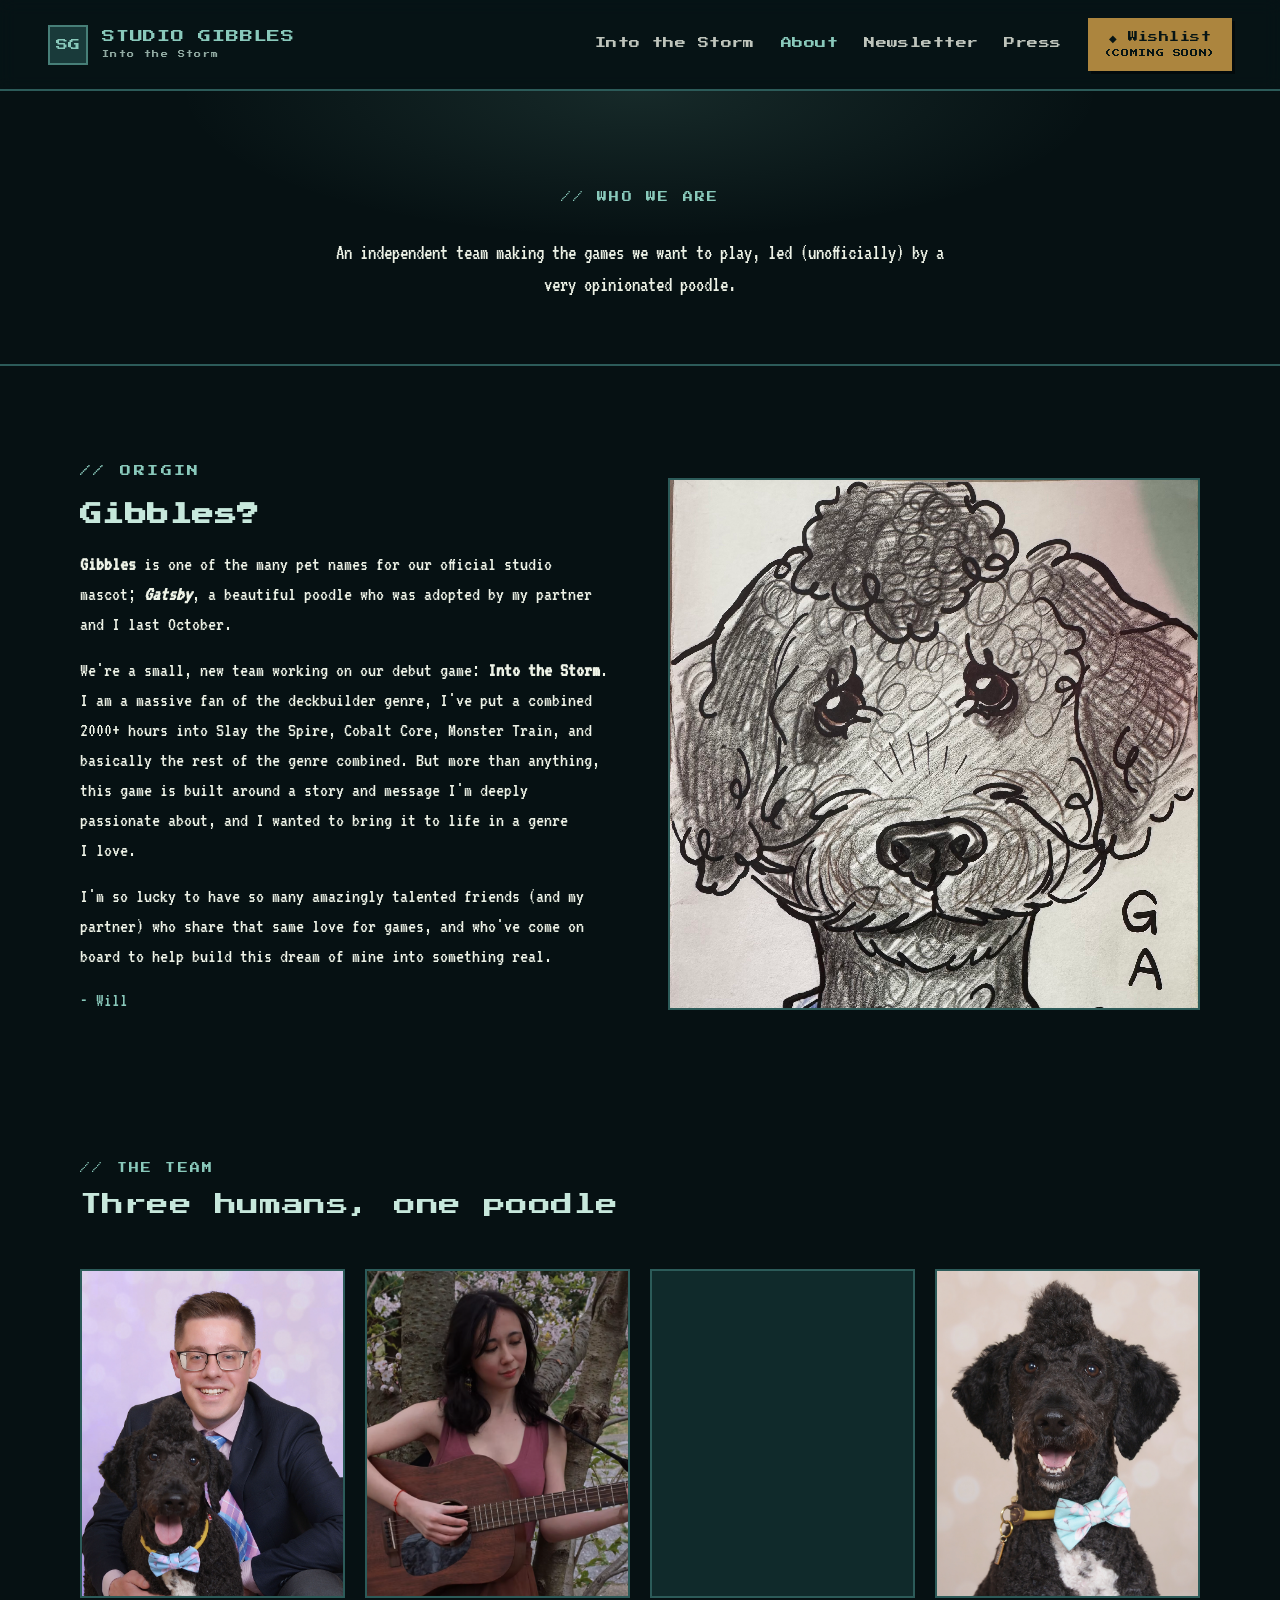
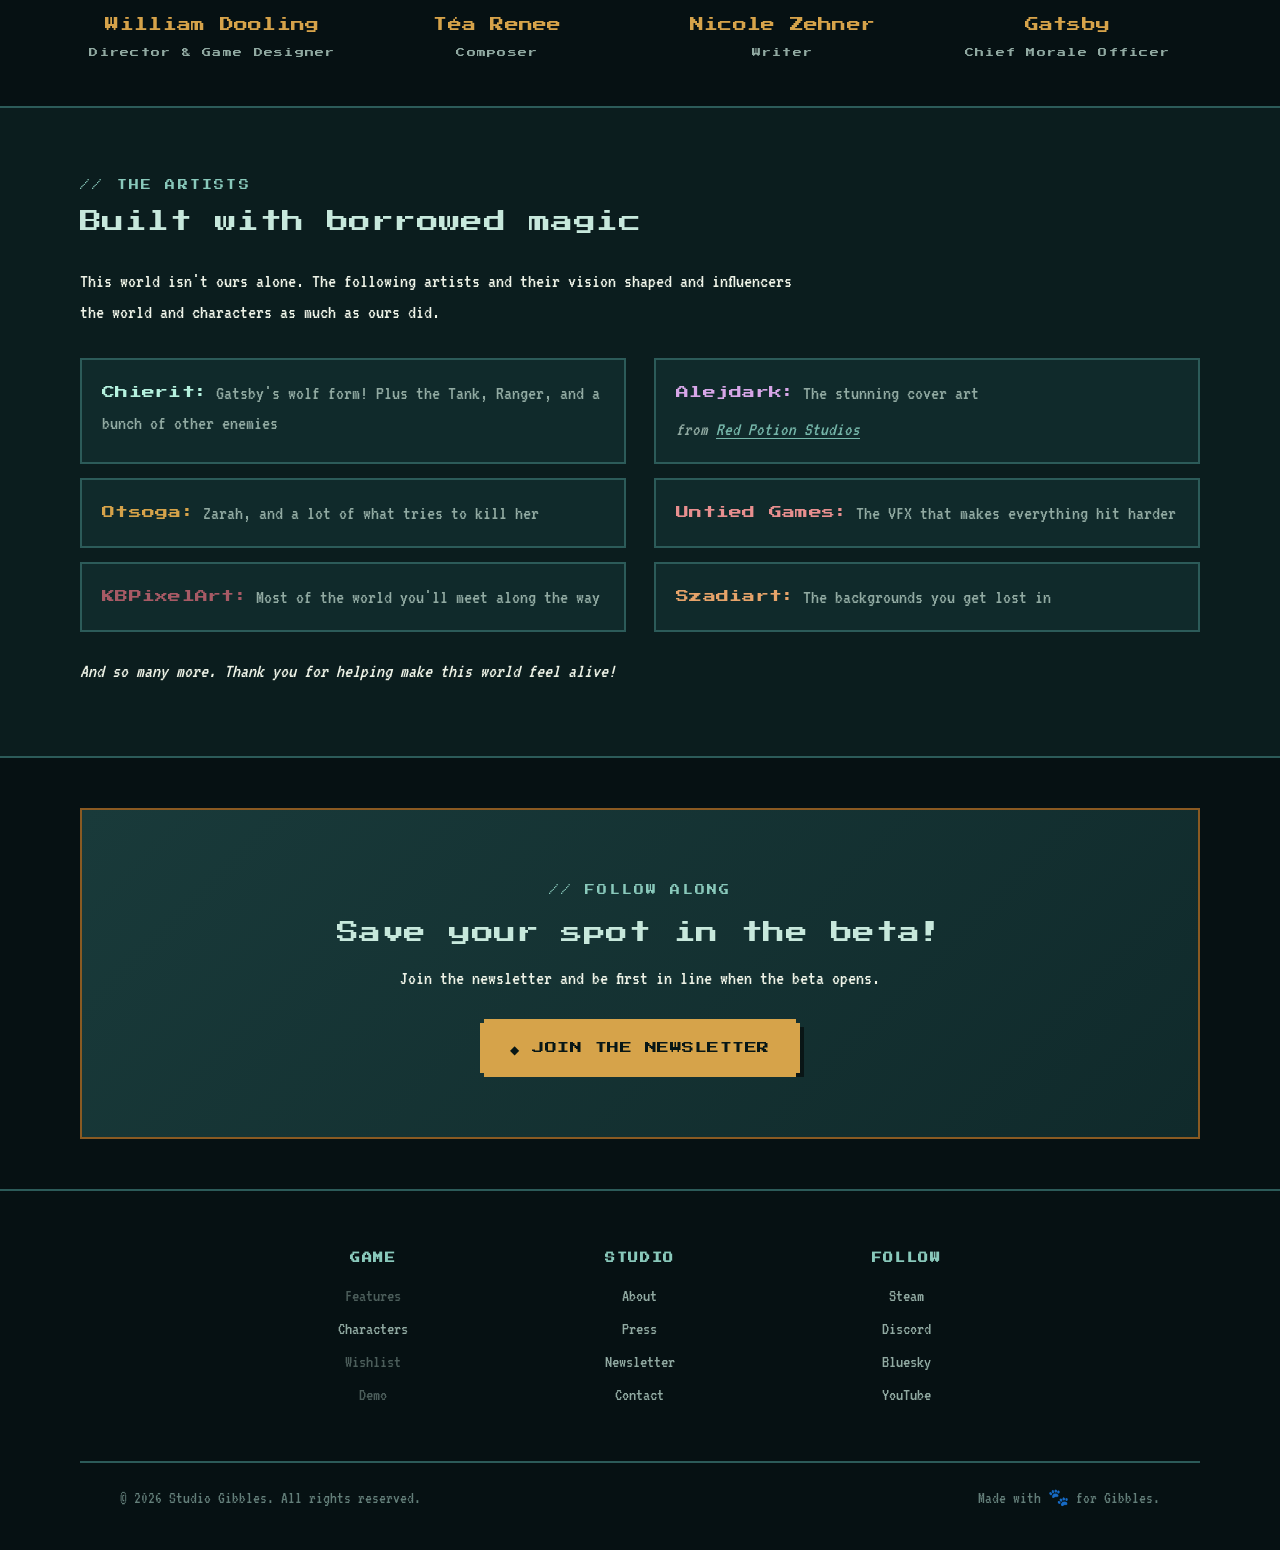
==== commit 8ce940ca: "Update index.html" ====
--- a/about/index.html
+++ b/about/index.html
@@ -104,7 +104,7 @@
 
 <section class="artists"><div class="wrap">
   <div class="head"><span class="label aboutLabel">// The Artists</span><h2 class="cinzel">Built with borrowed magic</h2></div>
-  <p class="artistIntro">This world isn't ours alone. We found most of these artists through itch.io, and their vision shaped it as much as ours did.</p>
+  <p class="artistIntro">This world isn't ours alone. The following artists and their vision shaped and influencers the world and characters as much as ours did.</p>
   <div class="artistCredits">
     <a class="artistCredit" href="https://chierit.itch.io/" target="_blank" rel="noopener noreferrer"><span class="artistName chierit">Chierit:</span> Gatsby's wolf form! Plus the Tank, Ranger, and a bunch of other enemies</a>
     <div class="artistCredit"><a class="artistCardLink" href="https://www.alejdark.com/#" target="_blank" rel="noopener noreferrer"><span class="artistName alejandro">Alejdark:</span> The stunning cover art </a><span class="artistStudio">from <a class="artistStudioLink" href="https://redpotionstudios.net/" target="_blank" rel="noopener noreferrer">Red Potion Studios</a></span></div>
--- a/assets/styles.css
+++ b/assets/styles.css
@@ -3,10 +3,10 @@
    Tempest theme · shared stylesheet
    =========================================================== */
 :root{
-  --bg:#071416; --bg2:#0c2022; --panel:#123033; --panel2:#194247;
-  --line:#315e60; --ink:#e9f2e8; --muted:#8ea7a2;
-  --cyan:#8fdcc8; --cyan-dim:#4c8f87; --cyan-deep:#1d5758;
-  --gold:#f1cf72; --gold-dim:#a27b36; --violet:#c86a7a;
+  --bg:#061113; --bg2:#0b1d1e; --panel:#102a2b; --panel2:#193a3a;
+  --line:#2c5b59; --ink:#edf2e6; --muted:#91aaa2;
+  --cyan:#89c9bb; --cyan-dim:#477f78; --cyan-deep:#194f4b;
+  --gold:#d6a34a; --gold-dim:#8a5a22; --violet:#a75a65;
   --maxw:1200px;
   /* --- unified type system ---
      head  = Press Start 2P : all headings, labels, buttons, nav, tags
@@ -79,11 +79,9 @@
 .scan{position:absolute;inset:0;background:repeating-linear-gradient(0deg,rgba(0,0,0,.14) 0 2px,transparent 2px 4px);opacity:.5;pointer-events:none}
 .crackle{position:absolute;inset:0;background:radial-gradient(60% 40% at 30% 20%,rgba(199,232,220,.5),transparent 55%);mix-blend-mode:screen;opacity:0;animation:crackle 7s infinite}
 @keyframes crackle{0%,88%,100%{opacity:0}90%,95%{opacity:.6}92%,97%{opacity:.1}}
-.heroInner{position:relative;z-index:5;width:100%;box-sizing:border-box;padding:120px 24px 60px;transform:translateY(8vh)}
-.wordmark{font-family:var(--font-display);font-weight:400;font-size:clamp(52px,8vw,96px);line-height:.92;letter-spacing:.02em;margin-top:22px;
-  text-shadow:2px 2px 0 var(--cyan-deep),4px 4px 0 #103638,6px 6px 0 #071c1e,8px 8px 12px rgba(0,0,0,.8),0 0 46px rgba(143,220,200,.35);animation:float 6s ease-in-out infinite}
-@keyframes float{0%,100%{transform:translateY(0)}50%{transform:translateY(-8px)}}
-.wordmark em{display:block;font-size:.46em;font-style:normal;color:var(--gold);letter-spacing:.16em;margin-top:6px;text-shadow:2px 2px 0 #081716,0 0 30px rgba(241,207,114,.45)}
+.heroInner{position:relative;z-index:5;width:100%;box-sizing:border-box;padding:104px 24px 72px;transform:translateY(2vh)}
+.wordmark{width:min(640px,84vw);margin:0 auto;line-height:0;filter:drop-shadow(0 6px 12px rgba(0,0,0,.8)) drop-shadow(0 0 32px rgba(241,207,114,.24))}
+.wordmark img{width:100%;height:auto;image-rendering:auto}
 .tag{width:fit-content;max-width:calc(100% - 32px);margin:30px auto 0;padding:8px 16px;background:rgba(7,20,22,.78);border:2px solid var(--gold-dim);box-shadow:4px 4px 0 rgba(0,0,0,.55);font-size:clamp(20px,1.8vw,24px);color:#fff;line-height:1.45;text-shadow:2px 2px 0 #081716}
 .cta{display:flex;gap:20px;justify-content:center;margin-top:40px;flex-wrap:wrap}
 
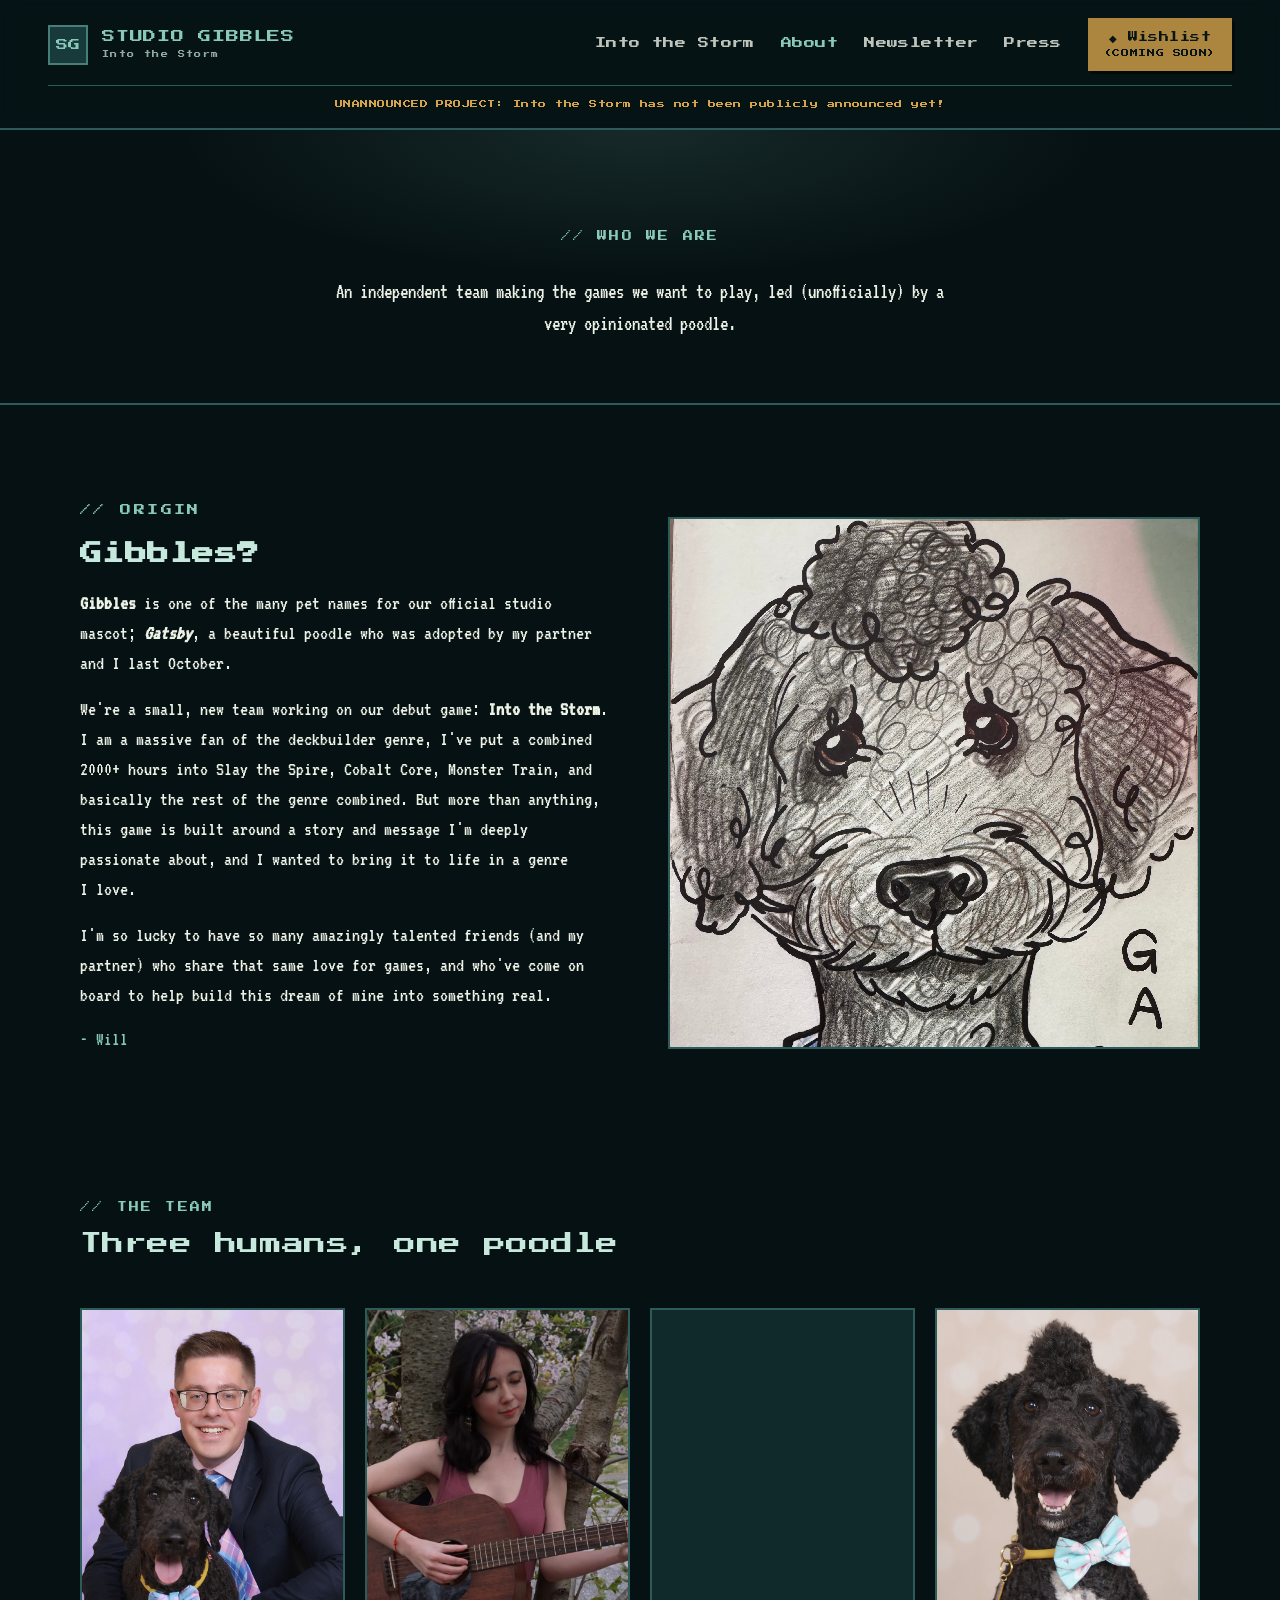
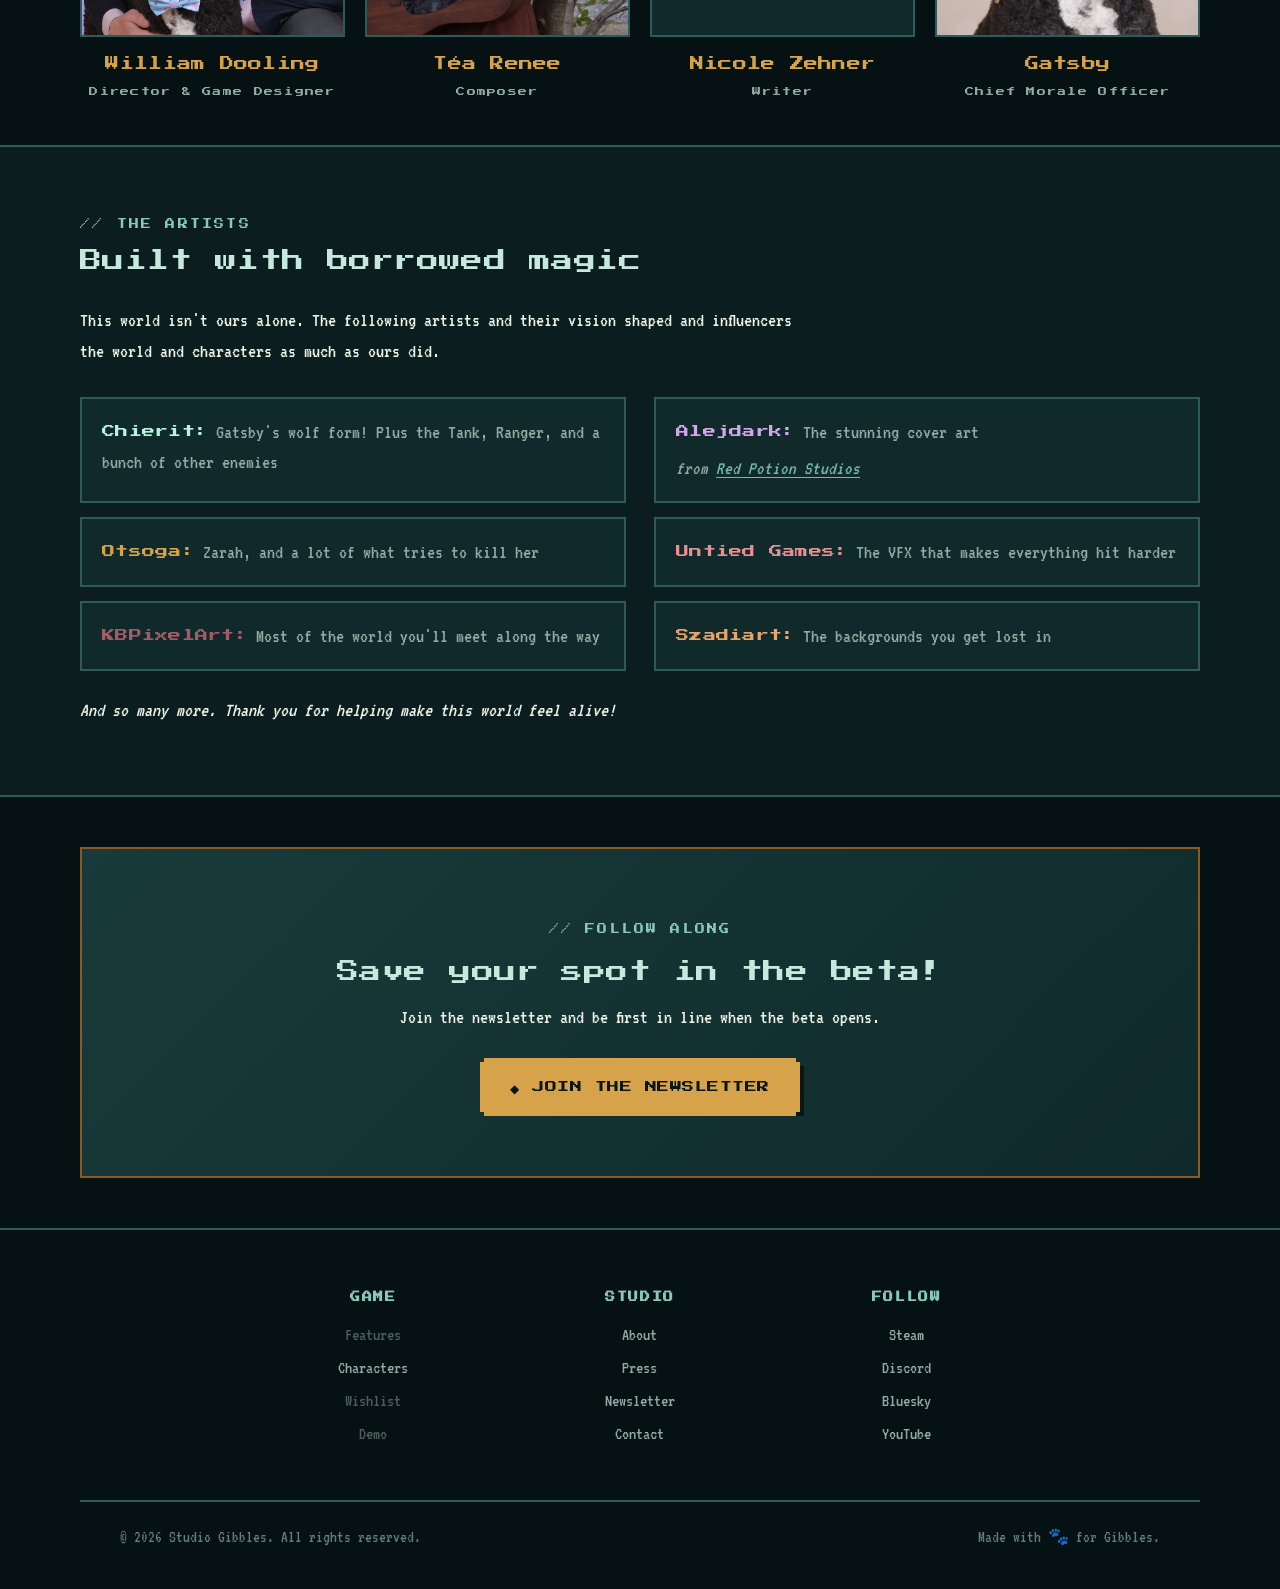
==== commit a8e671b0: "Add unannounced project header notice" ====
--- a/about/index.html
+++ b/about/index.html
@@ -72,6 +72,7 @@
   <nav class="navlinks" id="nav" aria-label="Primary">
     <a href="/">Into the Storm</a><a href="/about/" aria-current="page">About</a><a href="/newsletter/">Newsletter</a><a href="/press/">Press</a><a class="navwish" href="#"><span>◆ Wishlist</span><small class="soon">(coming soon)</small></a>
   </nav>
+  <p class="site-notice">UNANNOUNCED PROJECT: Into the Storm has not been publicly announced yet!</p>
 </header>
 
 <main id="main">
--- a/assets/styles.css
+++ b/assets/styles.css
@@ -49,7 +49,7 @@
 .panel::after{bottom:-2px;right:-2px;border-left:0;border-top:0}
 
 /* ---- NAV ---- */
-.site-nav{position:sticky;top:0;z-index:40;display:flex;align-items:center;justify-content:space-between;padding:18px 48px;background:rgba(7,20,22,.82);backdrop-filter:blur(8px);border-bottom:2px solid var(--line)}
+.site-nav{position:sticky;top:0;z-index:40;display:flex;flex-wrap:wrap;align-items:center;justify-content:space-between;gap:0 24px;padding:18px 48px;background:rgba(7,20,22,.82);backdrop-filter:blur(8px);border-bottom:2px solid var(--line)}
 .brand{display:flex;align-items:center;gap:14px}
 .mark{width:40px;height:40px;background:var(--panel2);border:2px solid var(--cyan-dim);display:grid;place-items:center;flex:0 0 auto}
 .mark span{font-family:var(--font-head);font-size:12px;color:var(--cyan)}
@@ -63,6 +63,7 @@
 .soon{font-family:var(--font-head);font-size:8px;line-height:1.4;letter-spacing:.08em;text-transform:uppercase}
 .navwish:hover{color:#081716!important}
 .navtoggle{display:none;background:none;border:2px solid var(--line);color:var(--cyan);padding:10px 12px;font-family:var(--font-head);font-size:10px;cursor:pointer}
+.site-notice{flex:1 0 100%;margin-top:14px;padding-top:12px;border-top:1px solid var(--line);color:var(--gold);font-family:var(--font-head);font-size:8px;letter-spacing:.06em;line-height:1.5;text-align:center}
 
 /* ---- section heads ---- */
 .head{display:flex;flex-direction:column;gap:14px;margin-bottom:48px}
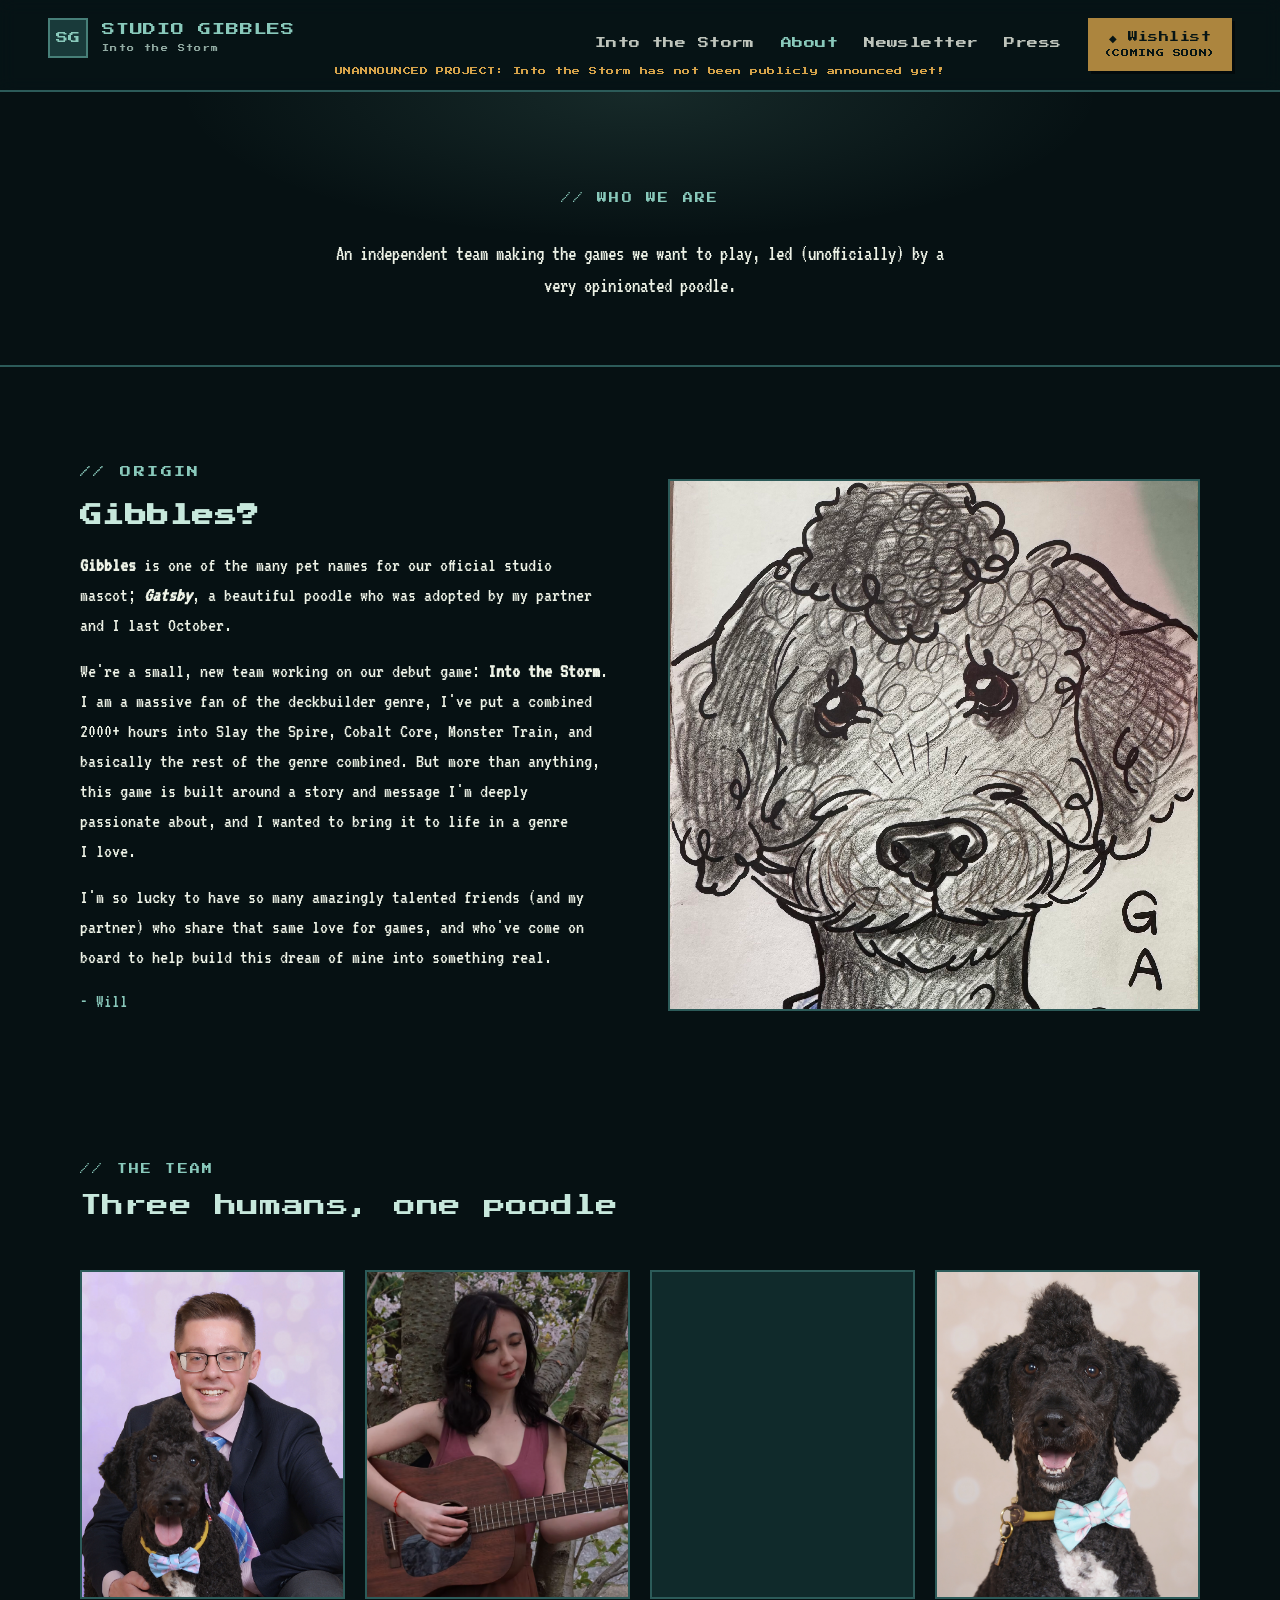
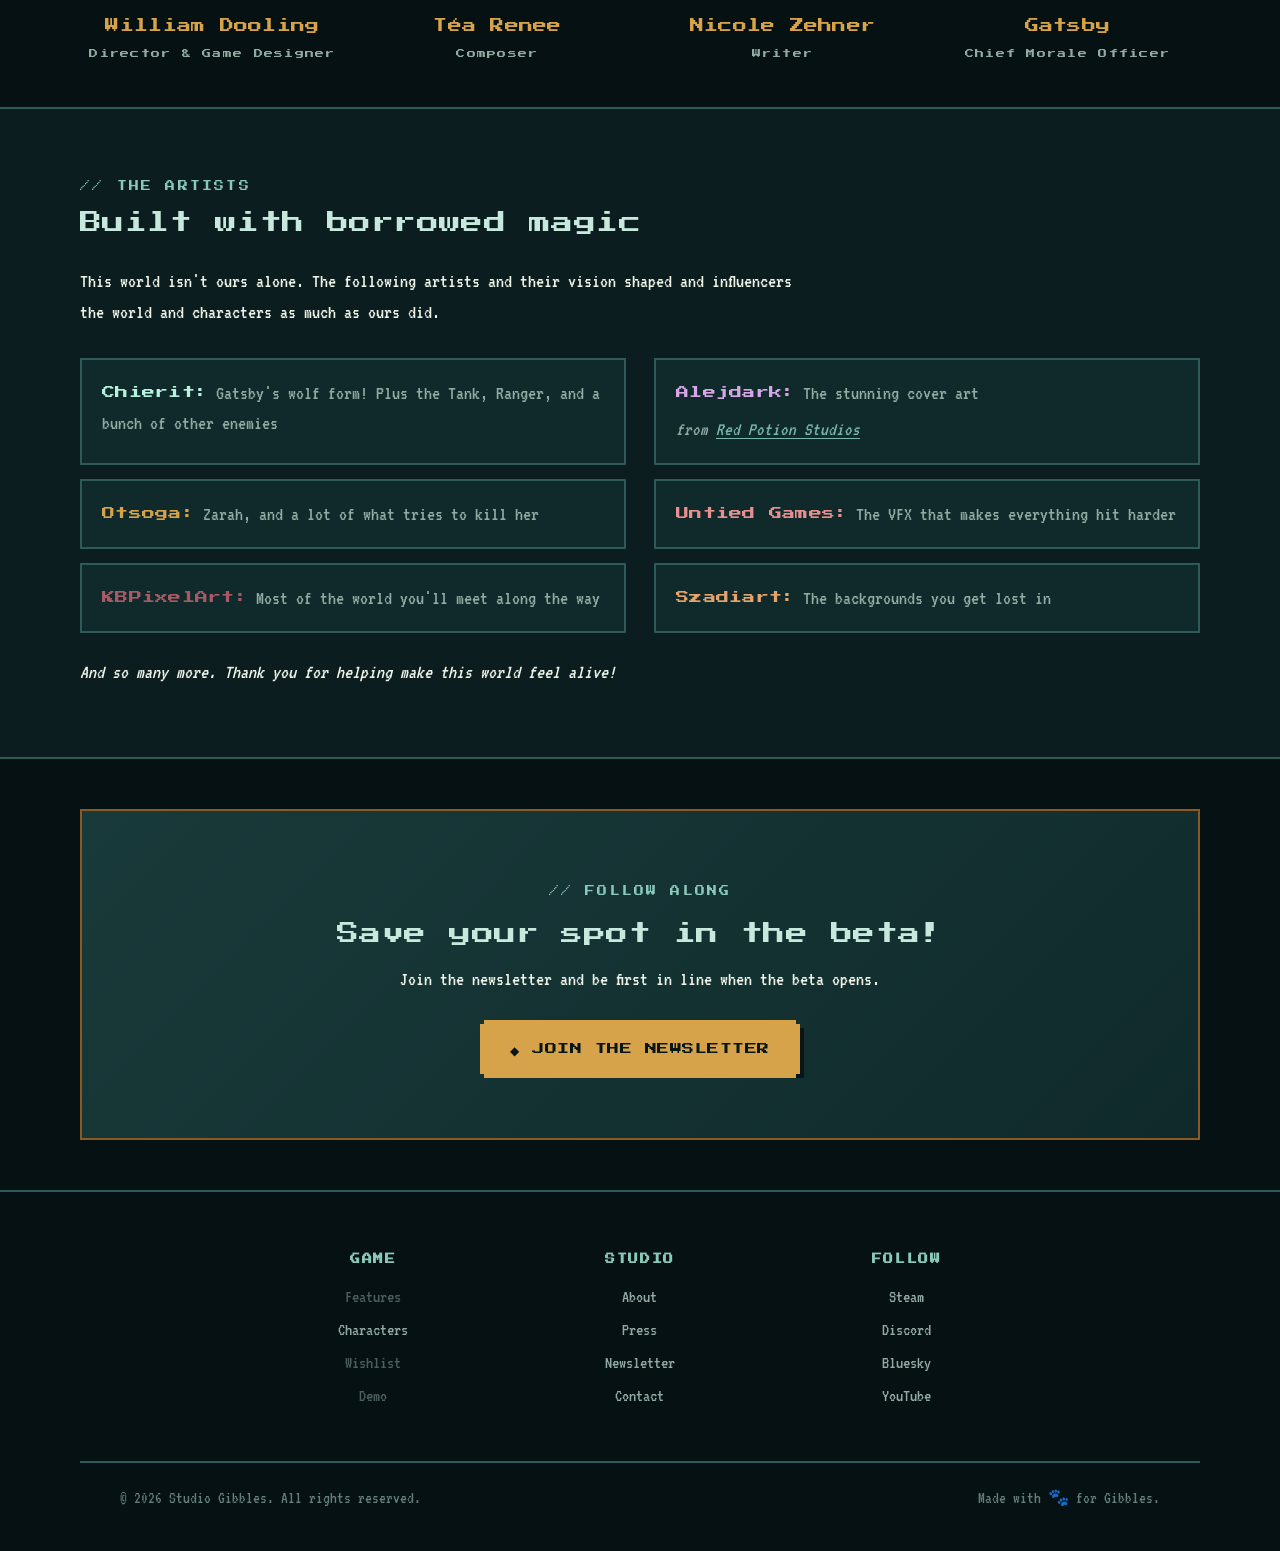
==== commit 093971a7: "Refresh header notice stylesheet" ====
--- a/about/index.html
+++ b/about/index.html
@@ -15,7 +15,7 @@
 <link rel="preconnect" href="https://fonts.googleapis.com">
 <link rel="preconnect" href="https://fonts.gstatic.com" crossorigin>
 <link href="https://fonts.googleapis.com/css2?family=Press+Start+2P&family=VT323&display=swap" rel="stylesheet">
-<link rel="stylesheet" href="/assets/styles.css">
+<link rel="stylesheet" href="/assets/styles.css?v=cee33a7">
 <style>
 .storyGrid{display:grid;grid-template-columns:1fr 1fr;gap:56px;align-items:center;padding:90px 0}
 .storyGrid h2{font-family:var(--font-head);font-size:22px;line-height:1.4;color:#c7e8dc;letter-spacing:.02em;margin:14px 0 18px}
--- a/assets/styles.css
+++ b/assets/styles.css
@@ -49,7 +49,7 @@
 .panel::after{bottom:-2px;right:-2px;border-left:0;border-top:0}
 
 /* ---- NAV ---- */
-.site-nav{position:sticky;top:0;z-index:40;display:flex;flex-wrap:wrap;align-items:center;justify-content:space-between;gap:0 24px;padding:18px 48px;background:rgba(7,20,22,.82);backdrop-filter:blur(8px);border-bottom:2px solid var(--line)}
+.site-nav{position:sticky;top:0;z-index:40;display:flex;align-items:flex-start;justify-content:space-between;min-height:92px;padding:18px 48px;background:rgba(7,20,22,.82);backdrop-filter:blur(8px);border-bottom:2px solid var(--line)}
 .brand{display:flex;align-items:center;gap:14px}
 .mark{width:40px;height:40px;background:var(--panel2);border:2px solid var(--cyan-dim);display:grid;place-items:center;flex:0 0 auto}
 .mark span{font-family:var(--font-head);font-size:12px;color:var(--cyan)}
@@ -63,7 +63,7 @@
 .soon{font-family:var(--font-head);font-size:8px;line-height:1.4;letter-spacing:.08em;text-transform:uppercase}
 .navwish:hover{color:#081716!important}
 .navtoggle{display:none;background:none;border:2px solid var(--line);color:var(--cyan);padding:10px 12px;font-family:var(--font-head);font-size:10px;cursor:pointer}
-.site-notice{flex:1 0 100%;margin-top:14px;padding-top:12px;border-top:1px solid var(--line);color:var(--gold);font-family:var(--font-head);font-size:8px;letter-spacing:.06em;line-height:1.5;text-align:center}
+.site-notice{position:absolute;bottom:13px;left:50%;width:max-content;max-width:calc(100% - 48px);margin:0;transform:translateX(-50%);color:var(--gold);font-family:var(--font-head);font-size:8px;letter-spacing:.06em;line-height:1.5;text-align:center}
 
 /* ---- section heads ---- */
 .head{display:flex;flex-direction:column;gap:14px;margin-bottom:48px}
@@ -151,7 +151,7 @@
 
 /* ---- responsive ---- */
 @media(max-width:900px){
-  .navlinks{position:fixed;inset:64px 0 auto 0;flex-direction:column;gap:0;background:var(--bg2);border-bottom:2px solid var(--line);padding:8px 0;display:none}
+  .navlinks{position:fixed;inset:92px 0 auto 0;flex-direction:column;gap:0;background:var(--bg2);border-bottom:2px solid var(--line);padding:8px 0;display:none}
   .navlinks.open{display:flex}
   .navlinks a{padding:16px 48px;width:100%;border-top:1px solid var(--line)}
   .navtoggle{display:block}
